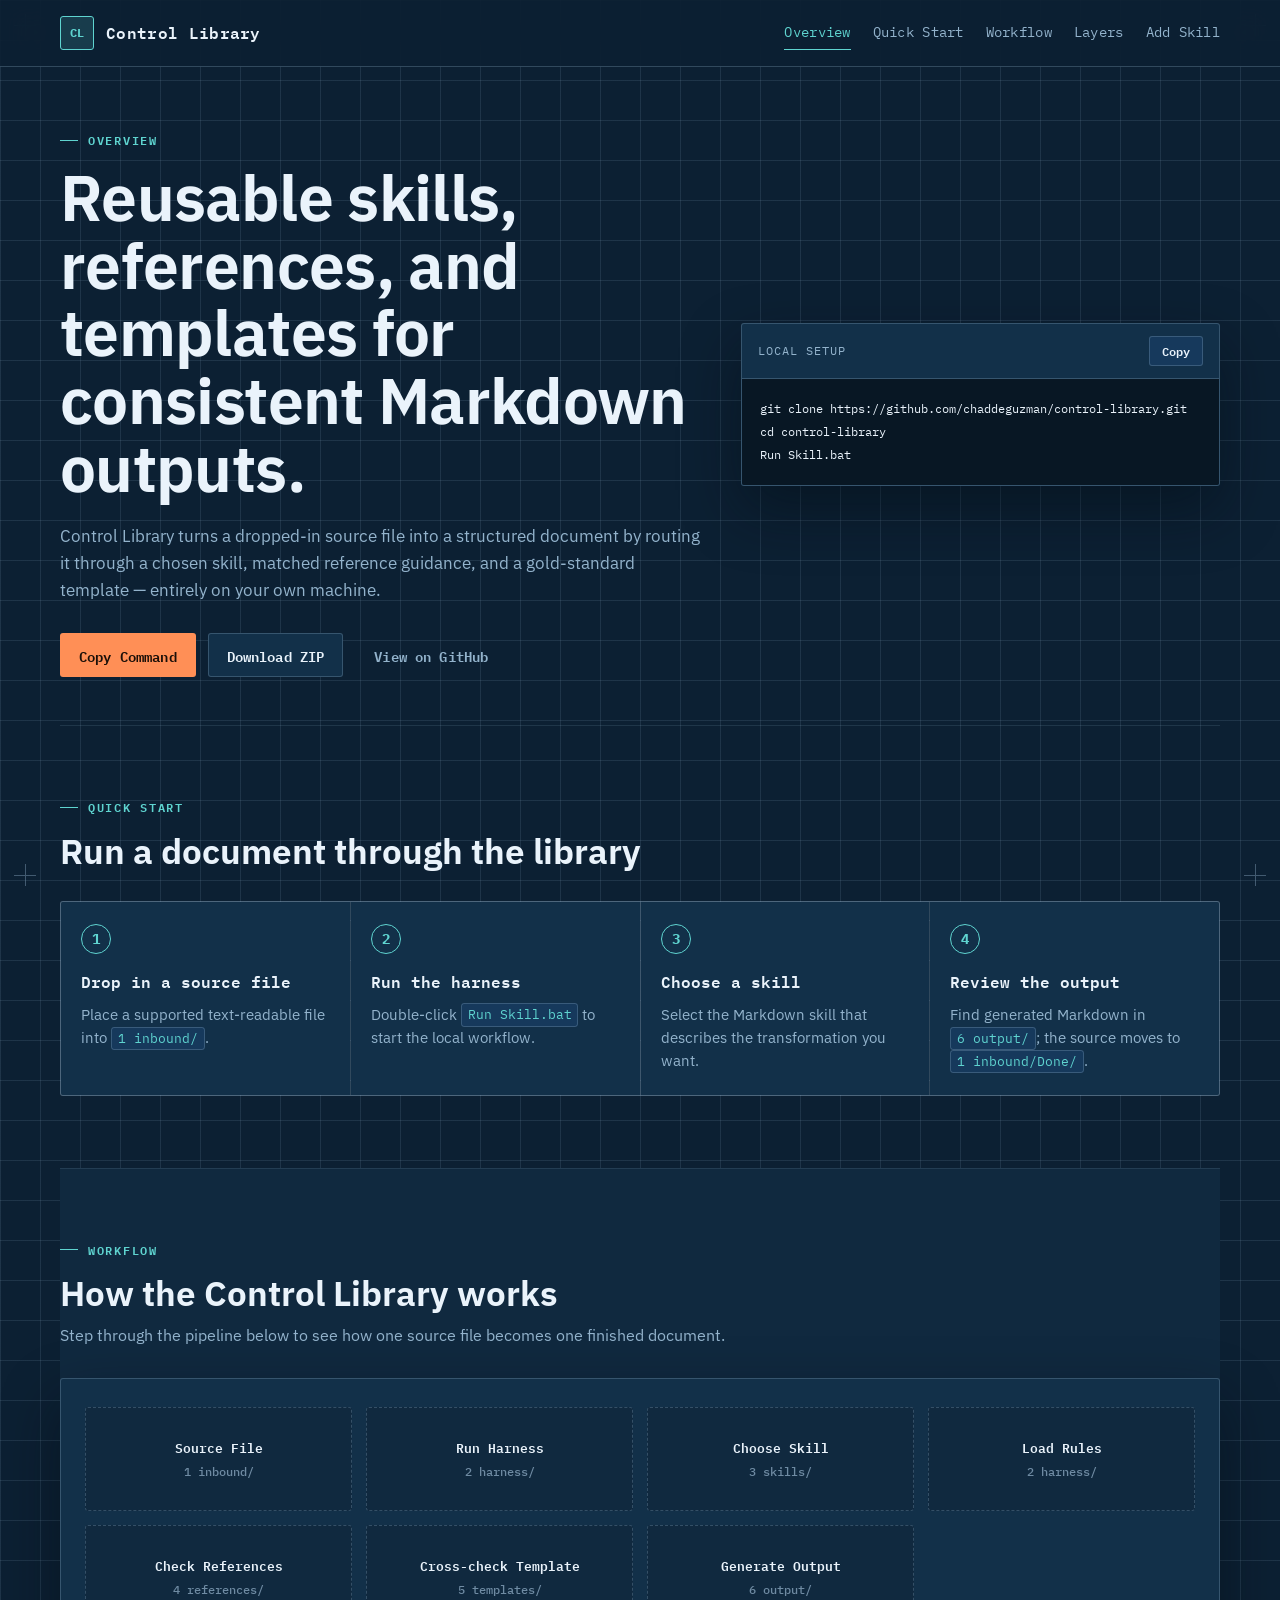
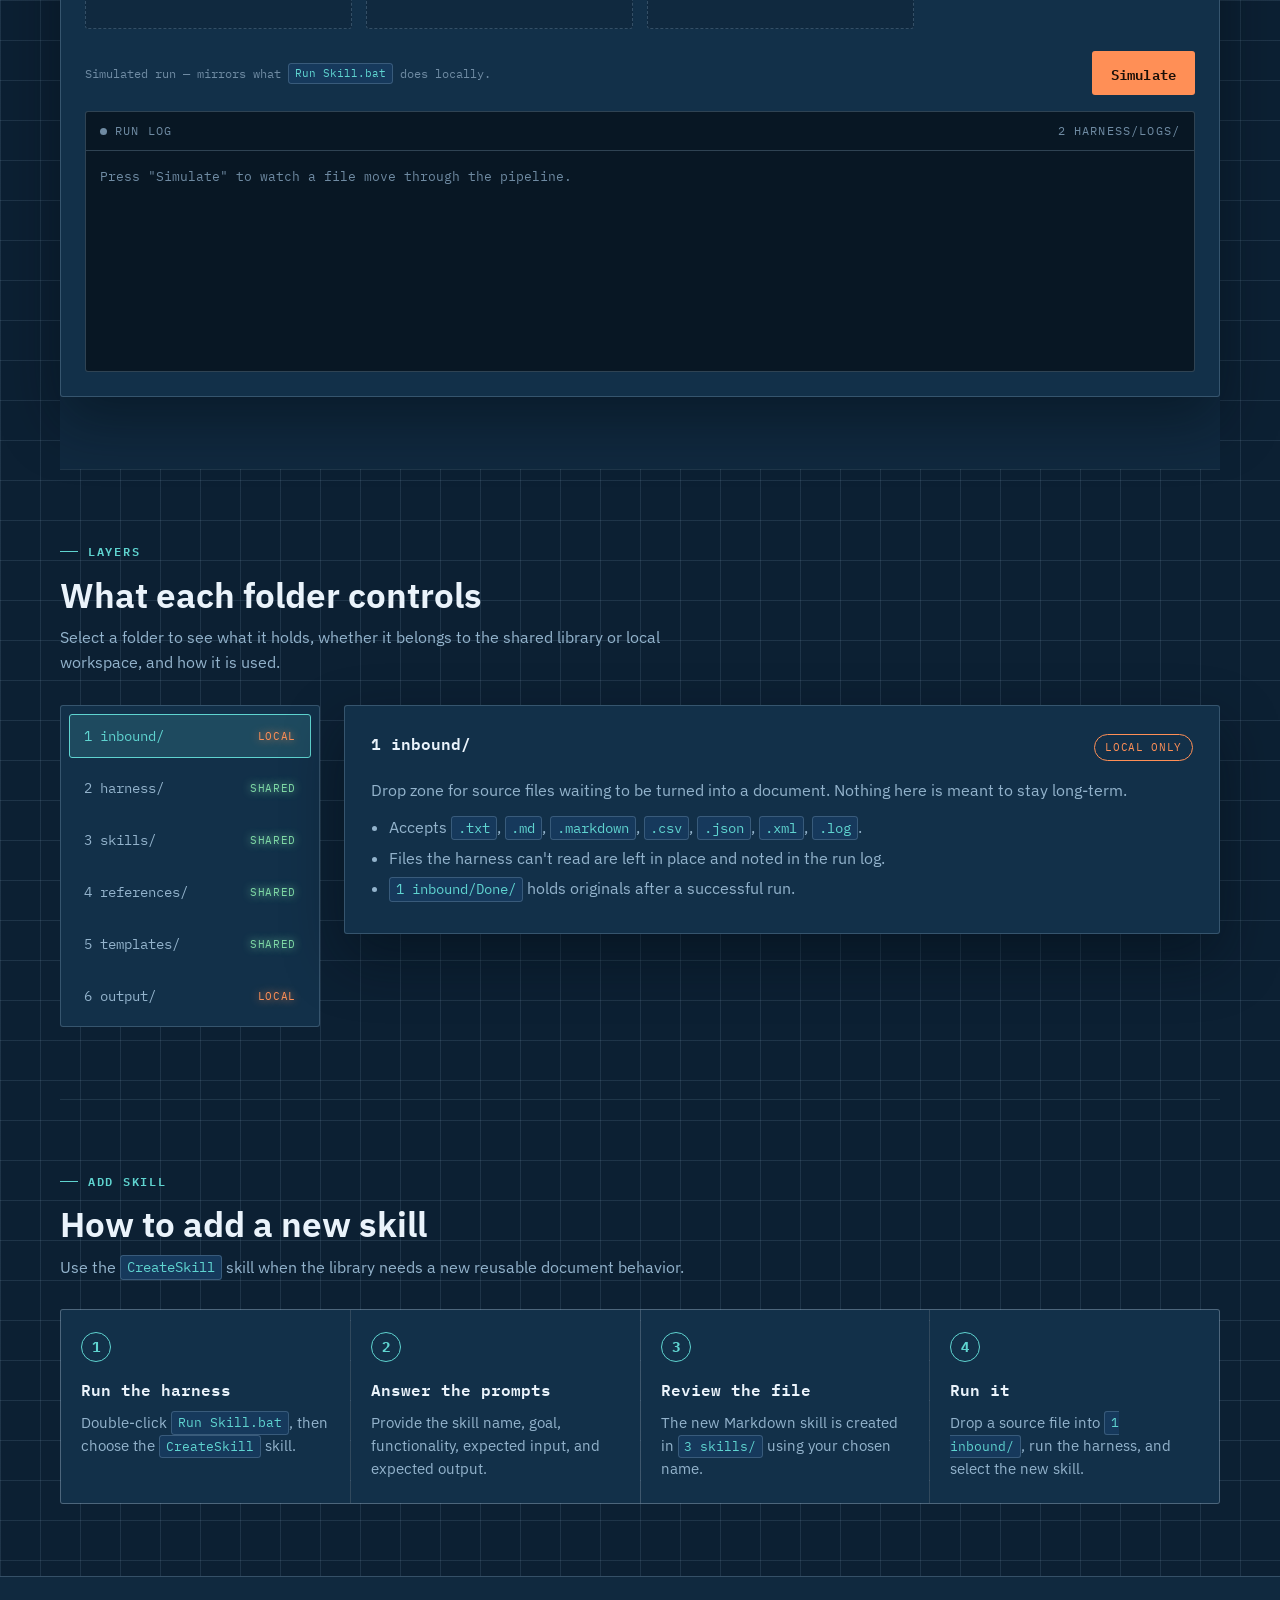
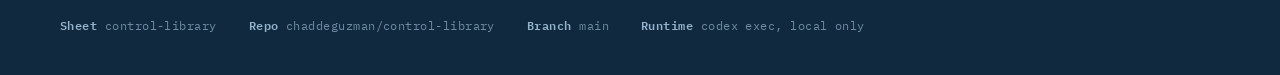
==== index.html @ cd27dd66 "Add "Add Skill" section with detailed steps for creating a new skill" ====
<!doctype html>
<html lang="en">
<head>
    <meta charset="utf-8">
    <meta name="viewport" content="width=device-width, initial-scale=1">
    <meta name="description" content="Control Library: a local Codex document workflow that turns source files into structured Markdown documents.">
    <title>Control Library</title>
    <link rel="icon" type="image/svg+xml" href="assets/favicon.svg">
    <link rel="preconnect" href="https://fonts.googleapis.com">
    <link rel="preconnect" href="https://fonts.gstatic.com" crossorigin>
    <link href="https://fonts.googleapis.com/css2?family=IBM+Plex+Mono:wght@500;600;700&family=IBM+Plex+Sans:wght@400;500;650;700&display=swap" rel="stylesheet">
    <link rel="stylesheet" href="assets/style.css">
</head>
<body>
    <div class="crop-mark tl" aria-hidden="true"></div>
    <div class="crop-mark tr" aria-hidden="true"></div>
    <div class="crop-mark bl" aria-hidden="true"></div>
    <div class="crop-mark br" aria-hidden="true"></div>

    <header class="site-header">
        <nav class="nav" aria-label="Primary navigation">
            <a class="brand" href="#top" aria-label="Control Library home">
                <span class="brand-mark" aria-hidden="true">CL</span>
                <span>Control Library</span>
            </a>
            <button class="nav-toggle" type="button" aria-label="Toggle navigation" aria-expanded="false" aria-controls="primaryNav">
                <span></span>
            </button>
            <div class="nav-actions" id="primaryNav">
                <a href="#overview">Overview</a>
                <a href="#docs">Quick Start</a>
                <a href="#workflow">Workflow</a>
                <a href="#library">Layers</a>
                <a href="#add-skill">Add Skill</a>
            </div>
        </nav>
    </header>

    <main id="top">
        <section class="hero" id="overview">
            <div class="hero-content">
                <p class="eyebrow">Overview</p>
                <h1>Reusable skills, references, and templates for consistent Markdown outputs.</h1>
                <p class="hero-copy">
                    Control Library turns a dropped-in source file into a structured document by routing it through
                    a chosen skill, matched reference guidance, and a gold-standard template &mdash; entirely on your
                    own machine.
                </p>
                <div class="hero-actions" id="install">
                    <button class="primary-action" type="button" data-copy="git clone https://github.com/chaddeguzman/control-library.git">Copy Command</button>
                    <a class="secondary-action" href="https://github.com/chaddeguzman/control-library/archive/refs/heads/main.zip">Download ZIP</a>
                    <a class="ghost-action" href="https://github.com/chaddeguzman/control-library">View on GitHub</a>
                </div>
            </div>
            <aside class="hero-panel" aria-label="Repository quick commands">
                <div class="command-header">
                    <span>Local setup</span>
                    <button type="button" class="icon-button" data-copy-block="setup-code" aria-label="Copy setup commands">Copy</button>
                </div>
                <pre id="setup-code"><code>git clone https://github.com/chaddeguzman/control-library.git
cd control-library
Run Skill.bat</code></pre>
            </aside>
        </section>

        <section class="section reveal" id="docs" aria-labelledby="quick-start-title">
            <div class="section-heading">
                <p class="eyebrow">Quick Start</p>
                <h2 id="quick-start-title">Run a document through the library</h2>
            </div>
            <div class="steps-grid">
                <article class="step-card">
                    <span class="step-number">1</span>
                    <h3>Drop in a source file</h3>
                    <p>Place a supported text-readable file into <code>1 inbound/</code>.</p>
                </article>
                <article class="step-card">
                    <span class="step-number">2</span>
                    <h3>Run the harness</h3>
                    <p>Double-click <code>Run Skill.bat</code> to start the local workflow.</p>
                </article>
                <article class="step-card">
                    <span class="step-number">3</span>
                    <h3>Choose a skill</h3>
                    <p>Select the Markdown skill that describes the transformation you want.</p>
                </article>
                <article class="step-card">
                    <span class="step-number">4</span>
                    <h3>Review the output</h3>
                    <p>Find generated Markdown in <code>6&nbsp;output/</code>; the source moves to <code>1&nbsp;inbound/Done/</code>.</p>
                </article>
            </div>
        </section>

        <section class="section workflow-section reveal" id="workflow" aria-labelledby="workflow-title">
            <div class="section-heading">
                <p class="eyebrow">Workflow</p>
                <h2 id="workflow-title">How the Control Library works</h2>
                <p>Step through the pipeline below to see how one source file becomes one finished document.</p>
            </div>

            <div class="pipeline-wrap">
                <div class="pipeline" id="pipelineTrack" aria-label="Control Library pipeline diagram">
                    <div class="flow-node" data-log="Reading source file from 1 inbound/">Source File<span>1 inbound/</span></div>
                    <div class="flow-node" data-log="Launching 2 harness/run-inbound-skill.ps1">Run Harness<span>2 harness/</span></div>
                    <div class="flow-node" data-step="choose-skill" data-log="Menu built from 3 skills/">Choose Skill<span>3 skills/</span></div>
                    <div class="flow-node" data-log="Loading hard rules and validation checks">Load Rules<span>2 harness/</span></div>
                    <div class="flow-node" data-log="Scanning 4 references/ for a topic match">Check References<span>4 references/</span></div>
                    <div class="flow-node" data-step="template" data-log="Cross-checking 5 templates/ for selected skill">Cross-check Template<span>5 templates/</span></div>
                    <div class="flow-node" data-skip-log="true">Generate Output<span>6 output/</span></div>
                    <div class="pipeline-token" id="pipelineToken" aria-hidden="true"></div>
                </div>

                <div class="pipeline-controls">
                    <p class="pipeline-hint">Simulated run &mdash; mirrors what <code>Run Skill.bat</code> does locally.</p>
                    <button class="primary-action" type="button" id="runPipeline">Simulate</button>
                </div>
                <div class="skill-choice" id="skillChoice" hidden aria-live="polite">
                    <span>Choose A Skill</span>
                    <button type="button" class="skill-choice-btn" data-skill="tech">Technical Specs</button>
                    <button type="button" class="skill-choice-btn" data-skill="func">Functional Specs</button>
                    <button type="button" class="skill-choice-btn" data-skill="create">Create New Skill</button>
                </div>
                <div class="selected-skill" id="selectedSkill" hidden aria-live="polite">
                    <span>Selected skill:</span>
                    <strong>None</strong>
                </div>
                <div class="console">
                    <div class="console-header">
                        <span><span class="console-dot" id="consoleDot"></span>run log</span>
                        <span>2 harness/logs/</span>
                    </div>
                    <pre class="console-output" id="consoleOutput"><span class="console-placeholder">Press "Simulate" to watch a file move through the pipeline.</span></pre>
                </div>
                <form class="create-skill-form" id="createSkillForm" hidden>
                    <label for="createSkillAnswer" id="createSkillQuestion">Skill Name</label>
                    <textarea id="createSkillAnswer" name="answer" rows="3" required placeholder="Type your answer here"></textarea>
                </form>
            </div>
        </section>

        <section class="section reveal" id="library" aria-labelledby="library-title">
            <div class="section-heading">
                <p class="eyebrow">Layers</p>
                <h2 id="library-title">What each folder controls</h2>
                <p>Select a folder to see what it holds, whether it belongs to the shared library or local workspace, and how it is used.</p>
            </div>
            <div class="library-layout">
                <div class="library-tabs" aria-label="Control Library folders">
                    <button class="tab-btn is-active" type="button" data-folder="inbound" aria-pressed="true">
                        1 inbound/ <span class="tab-badge" style="color: var(--orange); text-shadow: 0 0 8px var(--orange);">local</span>
                    </button>
                    <button class="tab-btn" type="button" data-folder="harness" aria-pressed="false">
                        2 harness/ <span class="tab-badge" style="color: var(--mint); text-shadow: 0 0 8px var(--mint);">shared</span>
                    </button>
                    <button class="tab-btn" type="button" data-folder="skills" aria-pressed="false">
                        3 skills/ <span class="tab-badge" style="color: var(--mint); text-shadow: 0 0 8px var(--mint);">shared</span>
                    </button>
                    <button class="tab-btn" type="button" data-folder="references" aria-pressed="false">
                        4 references/ <span class="tab-badge" style="color: var(--mint); text-shadow: 0 0 8px var(--mint);">shared</span>
                    </button>
                    <button class="tab-btn" type="button" data-folder="templates" aria-pressed="false">
                        5 templates/ <span class="tab-badge" style="color: var(--mint); text-shadow: 0 0 8px var(--mint);">shared</span>
                    </button>
                    <button class="tab-btn" type="button" data-folder="output" aria-pressed="false">
                        6 output/ <span class="tab-badge" style="color: var(--orange); text-shadow: 0 0 8px var(--orange);">local</span>
                    </button>
                </div>
                <div class="library-panel" id="libraryPanel" aria-live="polite"></div>
            </div>
        </section>

        <section class="section reveal" id="add-skill" aria-labelledby="add-skill-title">
            <div class="section-heading">
                <p class="eyebrow">Add Skill</p>
                <h2 id="add-skill-title">How to add a new skill</h2>
                <p>Use the <code>CreateSkill</code> skill when the library needs a new reusable document behavior.</p>
            </div>
            <div class="steps-grid">
                <article class="step-card">
                    <span class="step-number">1</span>
                    <h3>Run the harness</h3>
                    <p>Double-click <code>Run Skill.bat</code>, then choose the <code>CreateSkill</code> skill.</p>
                </article>
                <article class="step-card">
                    <span class="step-number">2</span>
                    <h3>Answer the prompts</h3>
                    <p>Provide the skill name, goal, functionality, expected input, and expected output.</p>
                </article>
                <article class="step-card">
                    <span class="step-number">3</span>
                    <h3>Review the file</h3>
                    <p>The new Markdown skill is created in <code>3 skills/</code> using your chosen name.</p>
                </article>
                <article class="step-card">
                    <span class="step-number">4</span>
                    <h3>Run it</h3>
                    <p>Drop a source file into <code>1 inbound/</code>, run the harness, and select the new skill.</p>
                </article>
            </div>
        </section>
    </main>

    <footer class="site-footer">
        <main>
            <div class="title-block">
                <span><strong>Sheet</strong> control-library</span>
                <span><strong>Repo</strong> chaddeguzman/control-library</span>
                <span><strong>Branch</strong> main</span>
                <span><strong>Runtime</strong> codex exec, local only</span>
            </div>
        </main>
    </footer>

    <div class="toast" role="status" aria-live="polite" aria-atomic="true"></div>

    <script src="assets/script.js"></script>
</body>
</html>
---- assets/style.css ----
/* =========================================================
   Control Library — blueprint schematic design system
   Palette: deep drafting-table navy, phosphor cyan linework,
   hand-annotation orange for action/state.
   Type: IBM Plex Mono for labels/data, IBM Plex Sans for prose.
   ========================================================= */

:root {
    --bg: #0c2033;
    --bg-raised: #10293f;
    --surface: #123049;
    --surface-2: #16395c;
    --ink: #eaf3fb;
    --muted: #93b3cc;
    --muted-dim: #6f8ba3;
    --line: rgba(147, 180, 204, 0.28);
    --line-soft: rgba(147, 180, 204, 0.14);
    --cyan: #5fd4d0;
    --cyan-dim: rgba(95, 212, 208, 0.16);
    --orange: #ff8f56;
    --orange-dim: rgba(255, 143, 86, 0.16);
    --mint: #7fd9a6;
    --mint-dim: rgba(127, 217, 166, 0.16);
    --shadow: 0 24px 60px rgba(3, 10, 18, 0.45);
    --radius: 3px;
    --font-mono: "IBM Plex Mono", "SFMono-Regular", ui-monospace, Menlo, Consolas, monospace;
    --font-sans: "IBM Plex Sans", Inter, ui-sans-serif, system-ui, -apple-system, "Segoe UI", sans-serif;
}

* {
    box-sizing: border-box;
}

html {
    scroll-behavior: smooth;
}

body {
    margin: 0;
    background-color: var(--bg);
    background-image:
        linear-gradient(var(--line-soft) 1px, transparent 1px),
        linear-gradient(90deg, var(--line-soft) 1px, transparent 1px);
    background-size: 40px 40px;
    color: var(--ink);
    font-family: var(--font-sans);
    line-height: 1.55;
}

a {
    color: inherit;
    text-decoration: none;
}

code {
    padding: 0.14rem 0.36rem;
    border-radius: var(--radius);
    background: var(--surface-2);
    border: 1px solid var(--line);
    color: var(--cyan);
    font-family: var(--font-mono);
    font-size: 0.86em;
}

::selection {
    background: var(--orange-dim);
    color: var(--ink);
}

/* ---------- corner registration marks (decorative, blueprint sheet framing) ---------- */

.crop-mark {
    position: fixed;
    width: 22px;
    height: 22px;
    z-index: 5;
    pointer-events: none;
    opacity: 0.55;
}

.crop-mark::before,
.crop-mark::after {
    content: "";
    position: absolute;
    background: var(--muted-dim);
}

.crop-mark::before {
    width: 100%;
    height: 1px;
    top: 50%;
}

.crop-mark::after {
    width: 1px;
    height: 100%;
    left: 50%;
}

.crop-mark.tl { top: 14px; left: 14px; }
.crop-mark.tr { top: 14px; right: 14px; }
.crop-mark.bl { bottom: 14px; left: 14px; }
.crop-mark.br { bottom: 14px; right: 14px; }

@media (max-width: 640px) {
    .crop-mark { display: none; }
}

/* ---------- header / nav ---------- */

.site-header {
    position: sticky;
    top: 0;
    z-index: 30;
    border-bottom: 1px solid var(--line);
    background: rgba(12, 32, 51, 0.86);
    backdrop-filter: blur(14px);
}

.nav {
    position: relative;
    display: flex;
    align-items: center;
    justify-content: space-between;
    width: min(1160px, calc(100% - 32px));
    margin: 0 auto;
    padding: 16px 0;
}

.brand {
    display: flex;
    align-items: center;
    gap: 12px;
    font-family: var(--font-mono);
    font-weight: 600;
    letter-spacing: 0.02em;
}

.brand-mark {
    display: inline-grid;
    width: 34px;
    height: 34px;
    place-items: center;
    border-radius: var(--radius);
    border: 1px solid var(--cyan);
    background: var(--cyan-dim);
    color: var(--cyan);
    font-family: var(--font-mono);
    font-size: 0.78rem;
    font-weight: 700;
}

.nav-actions {
    display: flex;
    align-items: center;
    gap: 22px;
}

.nav-actions a {
    position: relative;
    padding: 6px 0;
    color: var(--muted);
    font-family: var(--font-mono);
    font-size: 0.86rem;
    letter-spacing: 0.02em;
}

.nav-actions a::after {
    content: "";
    position: absolute;
    left: 0;
    right: 100%;
    bottom: 0;
    height: 1px;
    background: var(--cyan);
    transition: right 180ms ease;
}

.nav-actions a:hover {
    color: var(--ink);
}

.nav-actions a:hover::after,
.nav-actions a.is-active::after {
    right: 0;
}

.nav-actions a.is-active {
    color: var(--cyan);
}

.nav-toggle {
    display: none;
    width: 38px;
    height: 38px;
    border: 1px solid var(--line);
    border-radius: var(--radius);
    background: transparent;
    color: var(--ink);
    cursor: pointer;
}

.nav-toggle span,
.nav-toggle span::before,
.nav-toggle span::after {
    content: "";
    display: block;
    width: 16px;
    height: 1.5px;
    margin: 0 auto;
    background: var(--ink);
    position: relative;
    transition: transform 160ms ease, opacity 160ms ease;
}

.nav-toggle span::before { top: -5px; }
.nav-toggle span::after { top: 3.5px; }

.nav-toggle[aria-expanded="true"] span { background: transparent; }
.nav-toggle[aria-expanded="true"] span::before { top: 0; transform: rotate(45deg); }
.nav-toggle[aria-expanded="true"] span::after { top: -1.5px; transform: rotate(-45deg); }

main {
    width: min(1160px, calc(100% - 32px));
    margin: 0 auto;
}

/* ---------- headings ---------- */

h1, h2, h3, p {
    margin-top: 0;
}

.eyebrow {
    display: flex;
    align-items: center;
    gap: 10px;
    margin: 0 0 14px;
    color: var(--cyan);
    font-family: var(--font-mono);
    font-size: 0.76rem;
    font-weight: 600;
    letter-spacing: 0.14em;
    text-transform: uppercase;
}

.eyebrow::before {
    content: "";
    width: 18px;
    height: 1px;
    background: var(--cyan);
}

h1 {
    max-width: 880px;
    margin-bottom: 20px;
    font-family: var(--font-sans);
    font-weight: 650;
    font-size: clamp(2.3rem, 5.6vw, 4rem);
    line-height: 1.06;
    letter-spacing: -0.01em;
}

h2 {
    margin-bottom: 10px;
    font-family: var(--font-sans);
    font-weight: 650;
    font-size: clamp(1.6rem, 2.8vw, 2.2rem);
    line-height: 1.14;
}

h3 {
    margin-bottom: 8px;
    font-family: var(--font-mono);
    font-size: 0.98rem;
    font-weight: 600;
}

.hero-copy {
    max-width: 640px;
    color: var(--muted);
    font-size: 1.08rem;
}

/* ---------- hero ---------- */

.hero {
    display: grid;
    grid-template-columns: minmax(0, 1.15fr) minmax(300px, 0.85fr);
    gap: 32px;
    align-items: center;
    padding: 64px 0 48px;
}

.hero-actions,
.install-actions {
    display: flex;
    flex-wrap: wrap;
    gap: 12px;
    margin-top: 30px;
}

.primary-action,
.secondary-action,
.ghost-action,
.icon-button {
    display: inline-flex;
    min-height: 44px;
    align-items: center;
    justify-content: center;
    gap: 8px;
    border-radius: var(--radius);
    border: 1px solid transparent;
    padding: 0 18px;
    font-family: var(--font-mono);
    font-size: 0.86rem;
    font-weight: 600;
    letter-spacing: 0.01em;
    cursor: pointer;
    transition: background 140ms ease, border-color 140ms ease, transform 140ms ease;
}

.primary-action {
    background: var(--orange);
    color: #1a0f08;
}

.primary-action:hover {
    background: #ffa06e;
    transform: translateY(-1px);
}

.secondary-action {
    border-color: var(--line);
    background: var(--surface);
    color: var(--ink);
}

.secondary-action:hover,
.ghost-action:hover {
    border-color: var(--cyan);
    color: var(--cyan);
}

.ghost-action {
    border-color: transparent;
    color: var(--muted);
}

.hero-panel,
.install-panel {
    border: 1px solid var(--line);
    border-radius: var(--radius);
    background: var(--surface);
    box-shadow: var(--shadow);
}

.hero-panel {
    overflow: hidden;
}

.command-header {
    display: flex;
    align-items: center;
    justify-content: space-between;
    border-bottom: 1px solid var(--line);
    padding: 12px 16px;
    font-family: var(--font-mono);
    font-size: 0.78rem;
    letter-spacing: 0.08em;
    text-transform: uppercase;
    color: var(--muted);
}

.icon-button {
    min-height: 30px;
    padding: 0 12px;
    border-color: var(--line);
    background: var(--surface-2);
    color: var(--ink);
    font-size: 0.76rem;
}

.icon-button:hover {
    border-color: var(--cyan);
    color: var(--cyan);
}

pre {
    margin: 0;
    padding: 18px;
    overflow-x: auto;
    background: #081724;
    color: var(--ink);
    font-family: var(--font-mono);
    font-size: 0.86rem;
    line-height: 1.7;
}

pre code {
    padding: 0;
    border: none;
    background: transparent;
    color: inherit;
}

/* ---------- generic section ---------- */

.section {
    padding: 72px 0;
    border-top: 1px solid var(--line-soft);
}

.section-heading {
    max-width: 680px;
    margin-bottom: 30px;
}

.section-heading p:not(.eyebrow) {
    color: var(--muted);
}

.reveal {
    opacity: 0;
    transform: translateY(16px);
    transition: opacity 520ms ease, transform 520ms ease;
}

.reveal.is-visible {
    opacity: 1;
    transform: translateY(0);
}

@media (prefers-reduced-motion: reduce) {
    .reveal {
        opacity: 1;
        transform: none;
        transition: none;
    }
}

/* ---------- quick start steps ---------- */

.steps-grid {
    display: grid;
    grid-template-columns: repeat(4, minmax(0, 1fr));
    gap: 1px;
    background: var(--line);
    border: 1px solid var(--line);
    border-radius: var(--radius);
    overflow: hidden;
}

.step-card {
    padding: 22px 20px;
    background: var(--surface);
    position: relative;
}

.step-number {
    display: inline-grid;
    width: 30px;
    height: 30px;
    place-items: center;
    margin-bottom: 16px;
    border: 1px solid var(--cyan);
    border-radius: 50%;
    color: var(--cyan);
    font-family: var(--font-mono);
    font-weight: 700;
    font-size: 0.86rem;
}

.step-card p {
    margin-bottom: 0;
    color: var(--muted);
    font-size: 0.94rem;
}

/* ---------- workflow / pipeline simulation ---------- */

.workflow-section {
    background: var(--bg-raised);
}

.pipeline-wrap {
    position: relative;
    border: 1px solid var(--line);
    border-radius: var(--radius);
    background: var(--surface);
    padding: 28px 24px 24px;
    box-shadow: var(--shadow);
}

.pipeline {
    position: relative;
    display: grid;
    grid-template-columns: repeat(4, minmax(0, 1fr));
    gap: 14px;
    align-items: stretch;
}

.flow-node {
    position: relative;
    min-height: 104px;
    display: grid;
    align-content: center;
    justify-items: center;
    gap: 4px;
    padding: 14px 10px;
    border: 1px dashed var(--line);
    border-radius: var(--radius);
    background: var(--bg-raised);
    text-align: center;
    font-family: var(--font-mono);
    font-size: 0.84rem;
    font-weight: 600;
    transition: border-color 200ms ease, background 200ms ease, transform 200ms ease;
}

.flow-node span {
    display: block;
    color: var(--muted-dim);
    font-size: 0.72rem;
    font-weight: 500;
}

.flow-node.is-active {
    border-color: var(--orange);
    border-style: solid;
    background: var(--orange-dim);
    transform: translateY(-2px);
}

.flow-node.is-active span {
    color: var(--orange);
}

.flow-node.is-done {
    border-color: var(--mint);
    border-style: solid;
    background: var(--mint-dim);
}

.pipeline-token {
    position: absolute;
    top: 0;
    left: 0;
    width: 14px;
    height: 14px;
    border-radius: 50%;
    background: var(--orange);
    box-shadow: 0 0 0 5px var(--orange-dim);
    opacity: 0;
    transform: translate(-50%, -50%);
    transition: top 420ms ease, left 420ms ease, opacity 200ms ease;
    pointer-events: none;
    z-index: 4;
}

.pipeline-token.is-live {
    opacity: 1;
}

.pipeline-controls {
    display: flex;
    align-items: center;
    justify-content: space-between;
    gap: 16px;
    margin-top: 22px;
}

.skill-choice {
    display: flex;
    align-items: center;
    gap: 10px;
    margin-top: 14px;
    padding: 12px;
    border: 1px solid var(--orange);
    border-radius: var(--radius);
    background: var(--orange-dim);
    font-family: var(--font-mono);
    font-size: 0.78rem;
}

.skill-choice[hidden] {
    display: none;
}

.skill-choice span {
    color: var(--orange);
    font-weight: 700;
    text-transform: uppercase;
}

.skill-choice-btn {
    min-height: 38px;
    padding: 0 12px;
    border: 1px solid var(--line);
    border-radius: var(--radius-sm);
    background: var(--surface);
    color: var(--text);
    font: inherit;
    cursor: pointer;
    transition: border-color 160ms ease, background 160ms ease, color 160ms ease;
}

.skill-choice-btn:hover,
.skill-choice-btn.is-selected {
    border-color: var(--mint);
    background: var(--mint-dim);
    color: var(--mint);
}

.skill-choice-btn:disabled {
    cursor: default;
}

.selected-skill {
    display: inline-flex;
    align-items: center;
    gap: 10px;
    margin-top: 10px;
    padding: 10px 12px;
    border: 1px solid var(--cyan);
    border-radius: var(--radius);
    background: var(--cyan-dim);
    color: var(--cyan);
    font-family: var(--font-mono);
    font-size: 0.78rem;
}

.selected-skill[hidden] {
    display: none;
}

.selected-skill span {
    color: var(--muted);
    text-transform: uppercase;
}

.create-skill-form {
    display: grid;
    gap: 12px;
    margin-top: 0;
    padding: 14px;
    border: 1px solid var(--line);
    border-top: 0;
    border-radius: var(--radius);
    border-top-left-radius: 0;
    border-top-right-radius: 0;
    background: var(--bg-raised);
}

.create-skill-form[hidden] {
    display: none;
}

.create-skill-form label {
    display: grid;
    gap: 6px;
    color: var(--orange);
    font-family: var(--font-mono);
    font-size: 0.78rem;
    font-weight: 700;
    text-transform: uppercase;
}

.create-skill-form textarea {
    width: 100%;
    border: 1px solid var(--line);
    border-radius: var(--radius-sm);
    background: var(--surface);
    color: var(--text);
    font: 400 0.92rem/1.45 var(--font-sans);
    padding: 10px 12px;
}

.create-skill-form textarea {
    height: 92px;
    resize: none;
}

.create-skill-form textarea:focus {
    border-color: var(--orange);
    outline: none;
    box-shadow: 0 0 0 3px var(--orange-dim);
}

.pipeline-hint {
    margin: 0;
    color: var(--muted-dim);
    font-family: var(--font-mono);
    font-size: 0.78rem;
}

.console {
    margin-top: 16px;
    border: 1px solid var(--line);
    border-radius: var(--radius);
    background: #081724;
    overflow: hidden;
}

.console:has(+ .create-skill-form:not([hidden])) {
    border-bottom-left-radius: 0;
    border-bottom-right-radius: 0;
}

.console-header {
    display: flex;
    align-items: center;
    justify-content: space-between;
    padding: 10px 14px;
    border-bottom: 1px solid var(--line);
    font-family: var(--font-mono);
    font-size: 0.72rem;
    letter-spacing: 0.1em;
    text-transform: uppercase;
    color: var(--muted-dim);
}

.console-dot {
    display: inline-block;
    width: 7px;
    height: 7px;
    margin-right: 8px;
    border-radius: 50%;
    background: var(--muted-dim);
}

.console-dot.is-live {
    background: var(--mint);
    box-shadow: 0 0 0 3px var(--mint-dim);
}

.console-output {
    height: 220px;
    margin: 0;
    padding: 14px;
    overflow-y: auto;
    background: transparent;
    font-family: var(--font-mono);
    font-size: 0.82rem;
    line-height: 1.8;
    color: var(--mint);
}

.console-output .log-line {
    color: var(--muted);
}

.console-output .log-line .t {
    color: var(--muted-dim);
    margin-right: 8px;
}

.console-output .log-line.is-ok {
    color: var(--mint);
}

.console-placeholder {
    color: var(--muted-dim);
}

/* ---------- library tabs ---------- */

.library-layout {
    display: grid;
    grid-template-columns: 260px minmax(0, 1fr);
    gap: 24px;
    align-items: start;
}

.library-tabs {
    display: flex;
    flex-direction: column;
    gap: 8px;
    border: 1px solid var(--line);
    border-radius: var(--radius);
    padding: 8px;
    background: var(--surface);
}

.tab-btn {
    display: flex;
    align-items: center;
    justify-content: space-between;
    gap: 10px;
    width: 100%;
    border: 1px solid transparent;
    border-radius: var(--radius);
    background: transparent;
    color: var(--muted);
    padding: 12px 14px;
    font-family: var(--font-mono);
    font-size: 0.86rem;
    text-align: left;
    cursor: pointer;
    transition: background 140ms ease, color 140ms ease, border-color 140ms ease;
}

.tab-btn:hover {
    color: var(--ink);
    background: var(--surface-2);
}

.tab-btn.is-active {
    color: var(--cyan);
    background: var(--cyan-dim);
    border-color: var(--cyan);
}

.tab-badge {
    font-size: 0.66rem;
    letter-spacing: 0.06em;
    text-transform: uppercase;
    color: var(--muted-dim);
}

.tab-btn.is-active .tab-badge {
    color: var(--cyan);
}

.library-panel {
    border: 1px solid var(--line);
    border-radius: var(--radius);
    background: var(--surface);
    padding: 26px;
    min-height: 220px;
    box-shadow: var(--shadow);
}

.library-panel-header {
    display: flex;
    align-items: center;
    justify-content: space-between;
    gap: 12px;
    margin-bottom: 14px;
}

.status-pill {
    display: inline-flex;
    align-items: center;
    gap: 6px;
    padding: 4px 10px;
    border-radius: 999px;
    border: 1px solid var(--line);
    font-family: var(--font-mono);
    font-size: 0.7rem;
    letter-spacing: 0.06em;
    text-transform: uppercase;
    white-space: nowrap;
}

.status-pill.shared {
    border-color: var(--mint);
    color: var(--mint);
}

.status-pill.local {
    border-color: var(--orange);
    color: var(--orange);
}

.library-panel p {
    color: var(--muted);
    margin-bottom: 12px;
}

.library-panel ul {
    margin: 0;
    padding-left: 18px;
    color: var(--muted);
}

.library-panel li {
    margin-bottom: 6px;
}

.library-panel li code {
    color: var(--cyan);
}

/* ---------- install panel ---------- */

.install-panel {
    display: grid;
    grid-template-columns: minmax(0, 1fr) auto;
    gap: 24px;
    align-items: center;
    padding: 30px 28px;
}

.install-panel p {
    color: var(--muted);
}

/* ---------- footer / title block ---------- */

.site-footer {
    border-top: 1px solid var(--line);
    background: var(--bg-raised);
    padding: 20px 0 40px;
}

.title-block {
    display: flex;
    flex-wrap: wrap;
    gap: 18px 32px;
    padding-top: 20px;
    font-family: var(--font-mono);
    font-size: 0.72rem;
    letter-spacing: 0.04em;
    color: var(--muted-dim);
}

.title-block strong {
    color: var(--muted);
    font-weight: 600;
}

/* ---------- toast ---------- */

.toast {
    position: fixed;
    right: 18px;
    bottom: 18px;
    z-index: 40;
    max-width: min(360px, calc(100% - 36px));
    transform: translateY(18px);
    border-radius: var(--radius);
    border: 1px solid var(--cyan);
    background: #081724;
    color: var(--ink);
    font-family: var(--font-mono);
    font-size: 0.82rem;
    padding: 12px 14px;
    opacity: 0;
    pointer-events: none;
    transition: opacity 160ms ease, transform 160ms ease;
}

.toast.visible {
    transform: translateY(0);
    opacity: 1;
}

/* ---------- responsive ---------- */

@media (max-width: 980px) {
    .hero {
        grid-template-columns: 1fr;
        padding-top: 40px;
    }

    .steps-grid {
        grid-template-columns: repeat(2, minmax(0, 1fr));
    }

    .pipeline {
        grid-template-columns: repeat(3, minmax(0, 1fr));
        row-gap: 34px;
    }

    .library-layout {
        grid-template-columns: 1fr;
    }

    .library-tabs {
        flex-direction: row;
        flex-wrap: wrap;
    }

    .tab-btn {
        width: auto;
        flex: 1 1 auto;
    }

    .install-panel {
        grid-template-columns: 1fr;
    }
}

@media (max-width: 640px) {
    .nav-actions {
        position: absolute;
        top: 100%;
        left: 0;
        right: 0;
        display: none;
        flex-direction: column;
        gap: 2px;
        padding: 10px 16px 16px;
        background: var(--bg);
        border-bottom: 1px solid var(--line);
    }

    .nav-actions.is-open {
        display: flex;
    }

    .nav-actions a {
        padding: 10px 0;
    }

    .nav-toggle {
        display: block;
    }

    h1 {
        font-size: 2.3rem;
    }

    .steps-grid,
    .pipeline {
        grid-template-columns: 1fr;
    }

    .flow-node {
        min-height: 84px;
    }

    .pipeline-controls {
        flex-direction: column;
        align-items: stretch;
    }

    .skill-choice {
        align-items: stretch;
        flex-direction: column;
    }

    .primary-action,
    .secondary-action,
    .ghost-action {
        width: 100%;
    }

    .pipeline-token {
        display: none;
    }
}
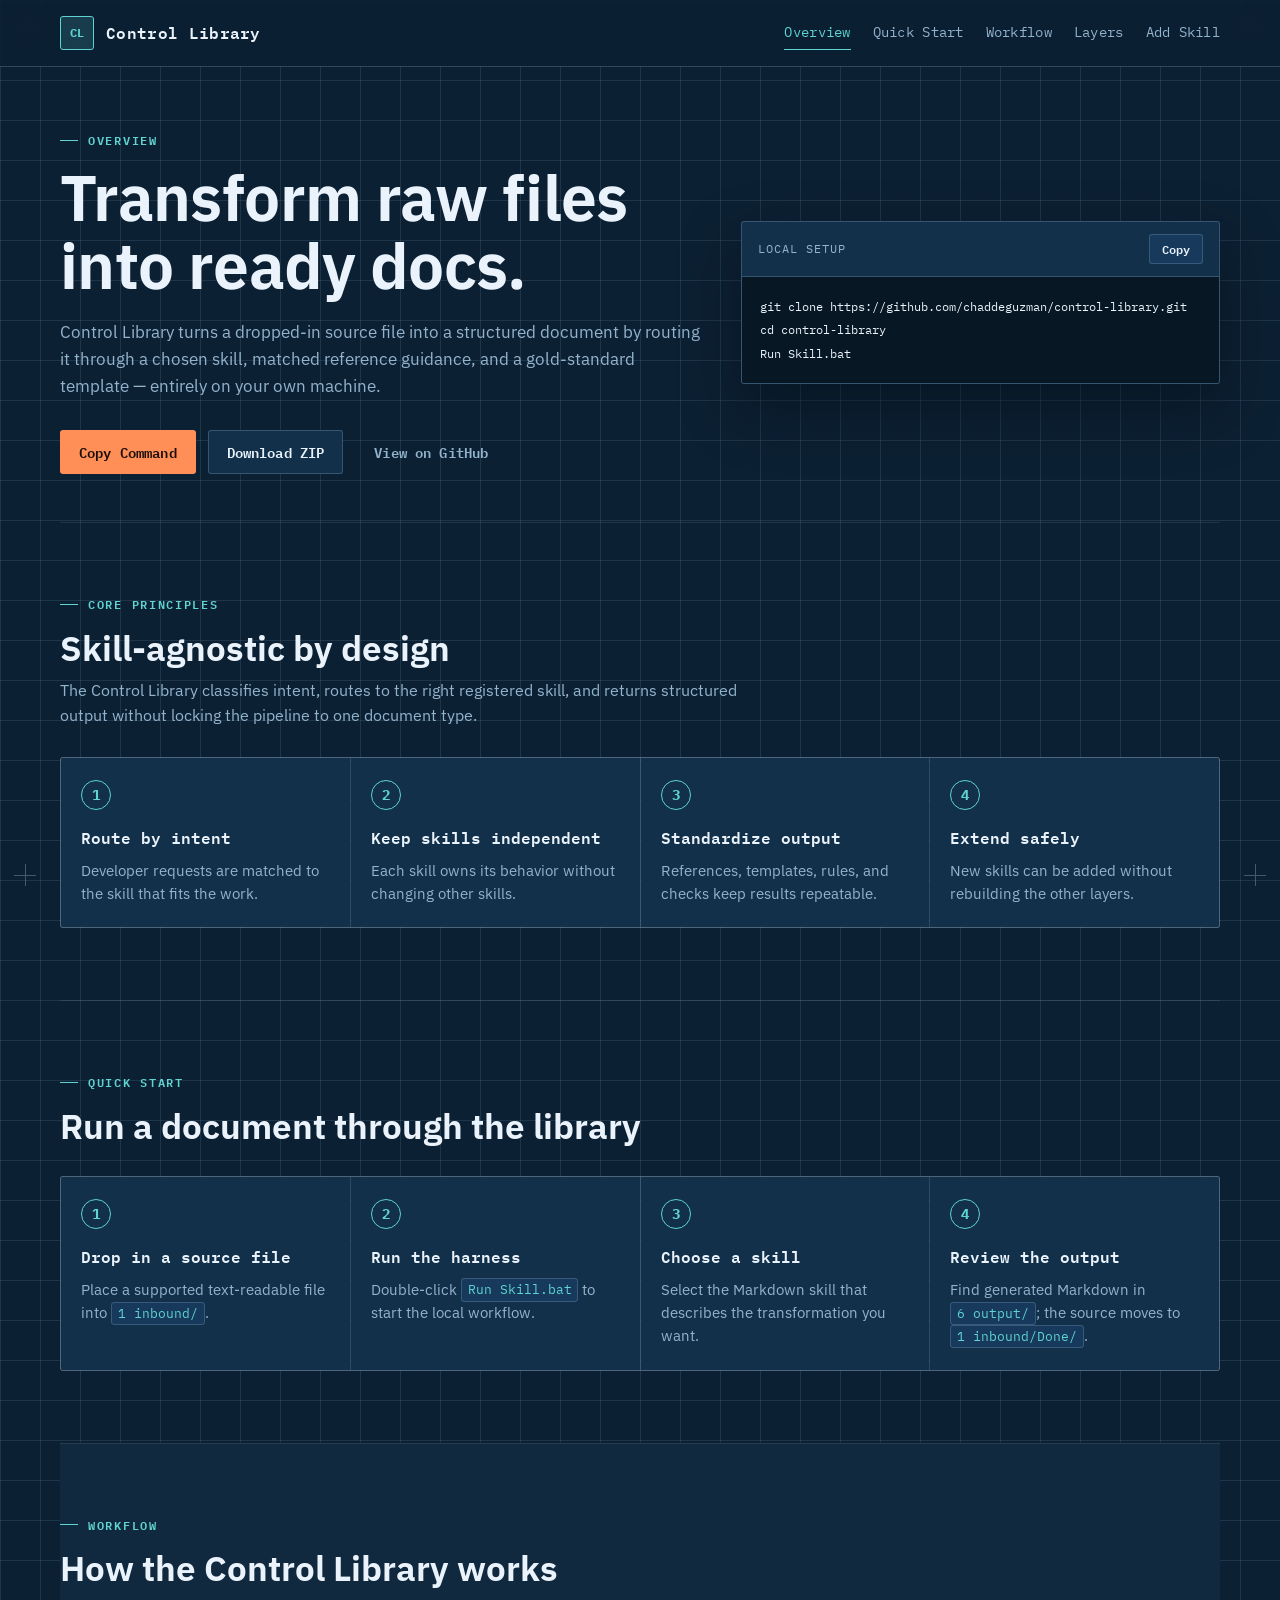
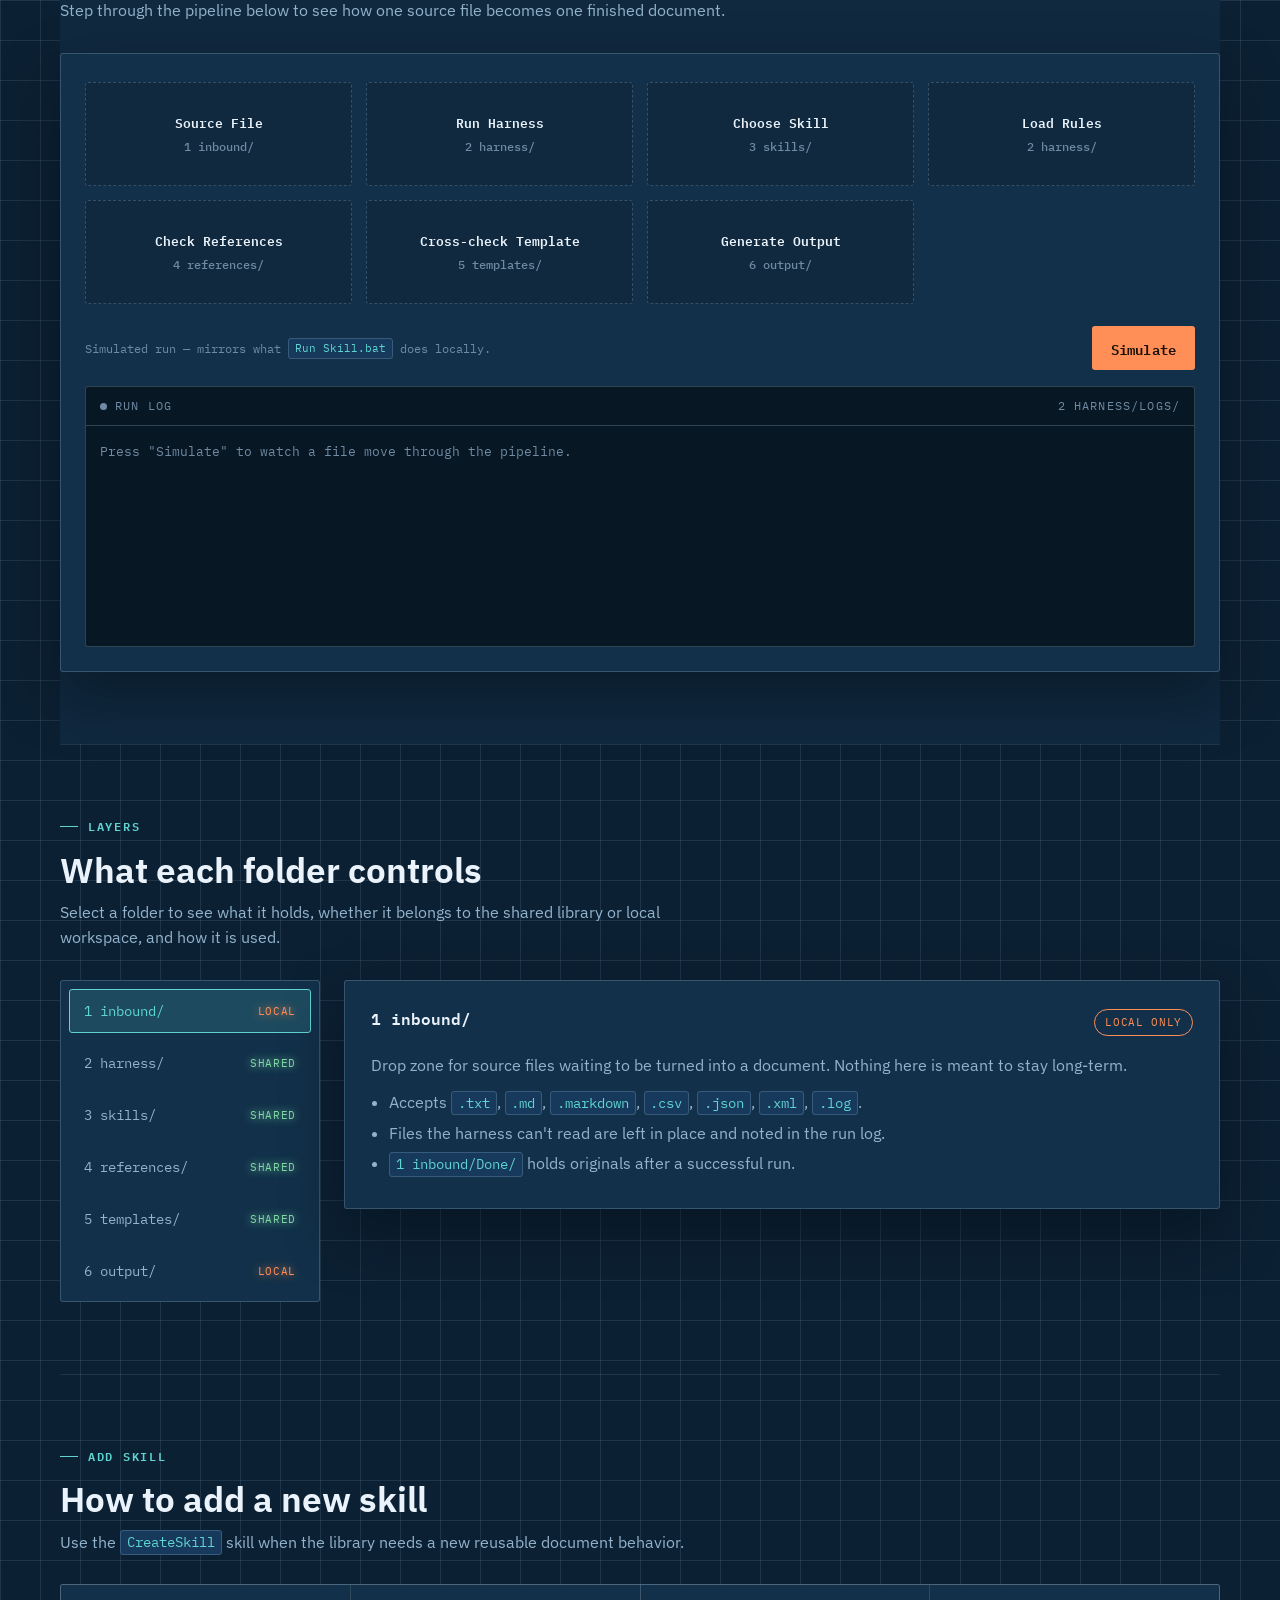
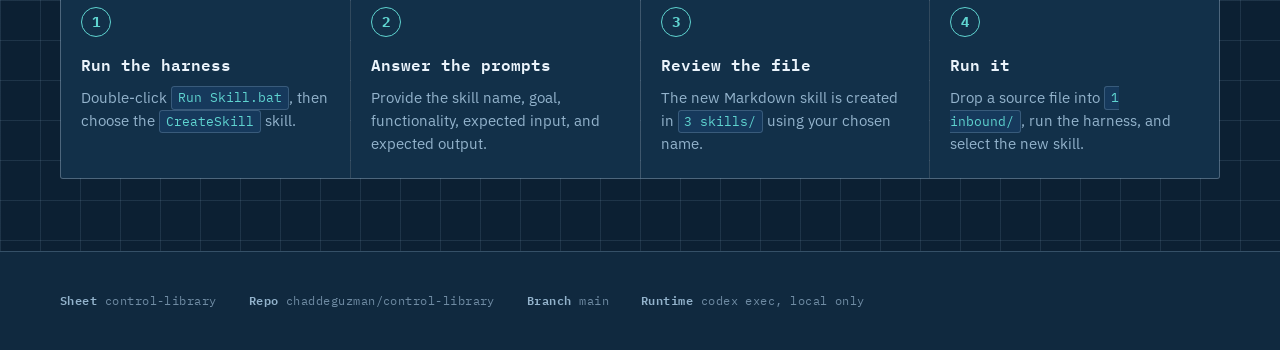
==== commit 2552ffbf: "Refactor README and index.html for clarity and enhanced documentation of core principles" ====
--- a/index.html
+++ b/index.html
@@ -40,7 +40,7 @@
         <section class="hero" id="overview">
             <div class="hero-content">
                 <p class="eyebrow">Overview</p>
-                <h1>Reusable skills, references, and templates for consistent Markdown outputs.</h1>
+                <h1>Transform raw files into ready docs.</h1>
                 <p class="hero-copy">
                     Control Library turns a dropped-in source file into a structured document by routing it through
                     a chosen skill, matched reference guidance, and a gold-standard template &mdash; entirely on your
@@ -61,6 +61,36 @@
 cd control-library
 Run Skill.bat</code></pre>
             </aside>
+        </section>
+
+        <section class="section reveal" id="principles" aria-labelledby="principles-title">
+            <div class="section-heading">
+                <p class="eyebrow">Core Principles</p>
+                <h2 id="principles-title">Skill-agnostic by design</h2>
+                <p>The Control Library classifies intent, routes to the right registered skill, and returns structured output without locking the pipeline to one document type.</p>
+            </div>
+            <div class="steps-grid">
+                <article class="step-card">
+                    <span class="step-number">1</span>
+                    <h3>Route by intent</h3>
+                    <p>Developer requests are matched to the skill that fits the work.</p>
+                </article>
+                <article class="step-card">
+                    <span class="step-number">2</span>
+                    <h3>Keep skills independent</h3>
+                    <p>Each skill owns its behavior without changing other skills.</p>
+                </article>
+                <article class="step-card">
+                    <span class="step-number">3</span>
+                    <h3>Standardize output</h3>
+                    <p>References, templates, rules, and checks keep results repeatable.</p>
+                </article>
+                <article class="step-card">
+                    <span class="step-number">4</span>
+                    <h3>Extend safely</h3>
+                    <p>New skills can be added without rebuilding the other layers.</p>
+                </article>
+            </div>
         </section>
 
         <section class="section reveal" id="docs" aria-labelledby="quick-start-title">
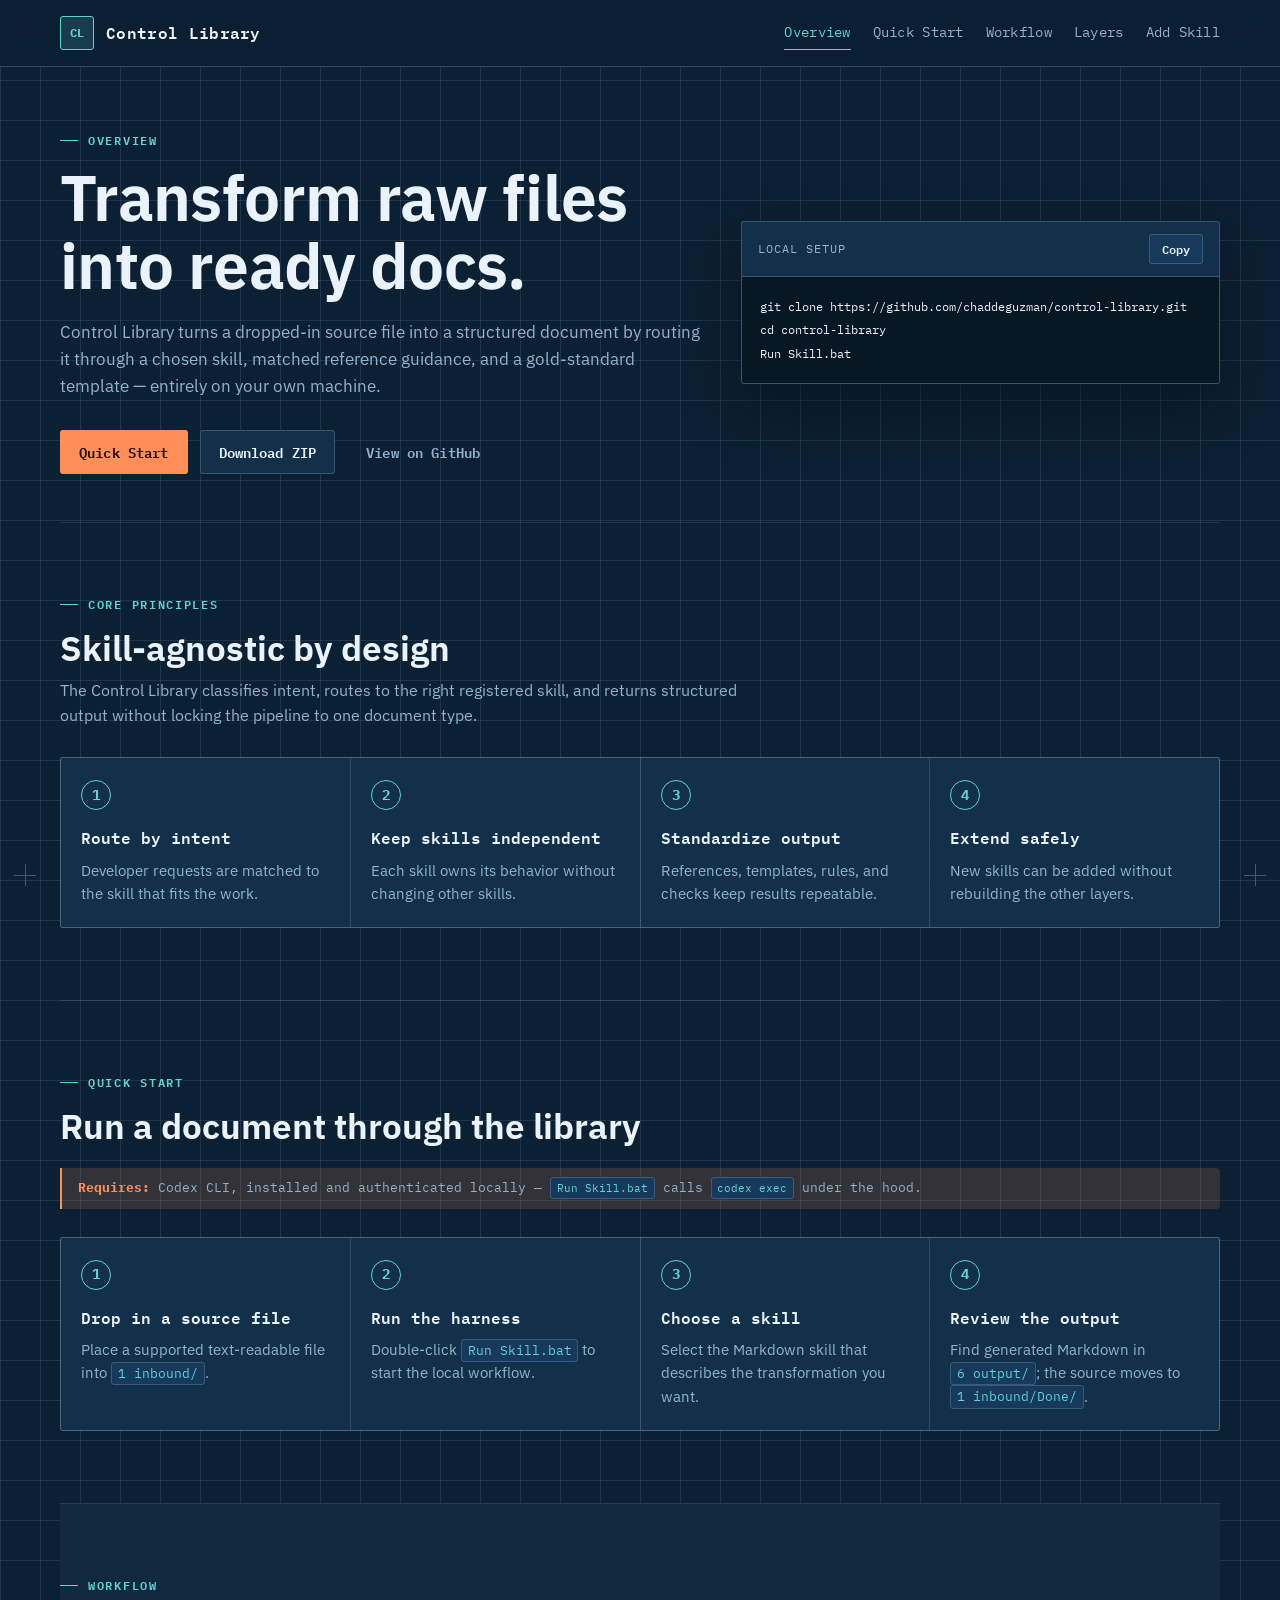
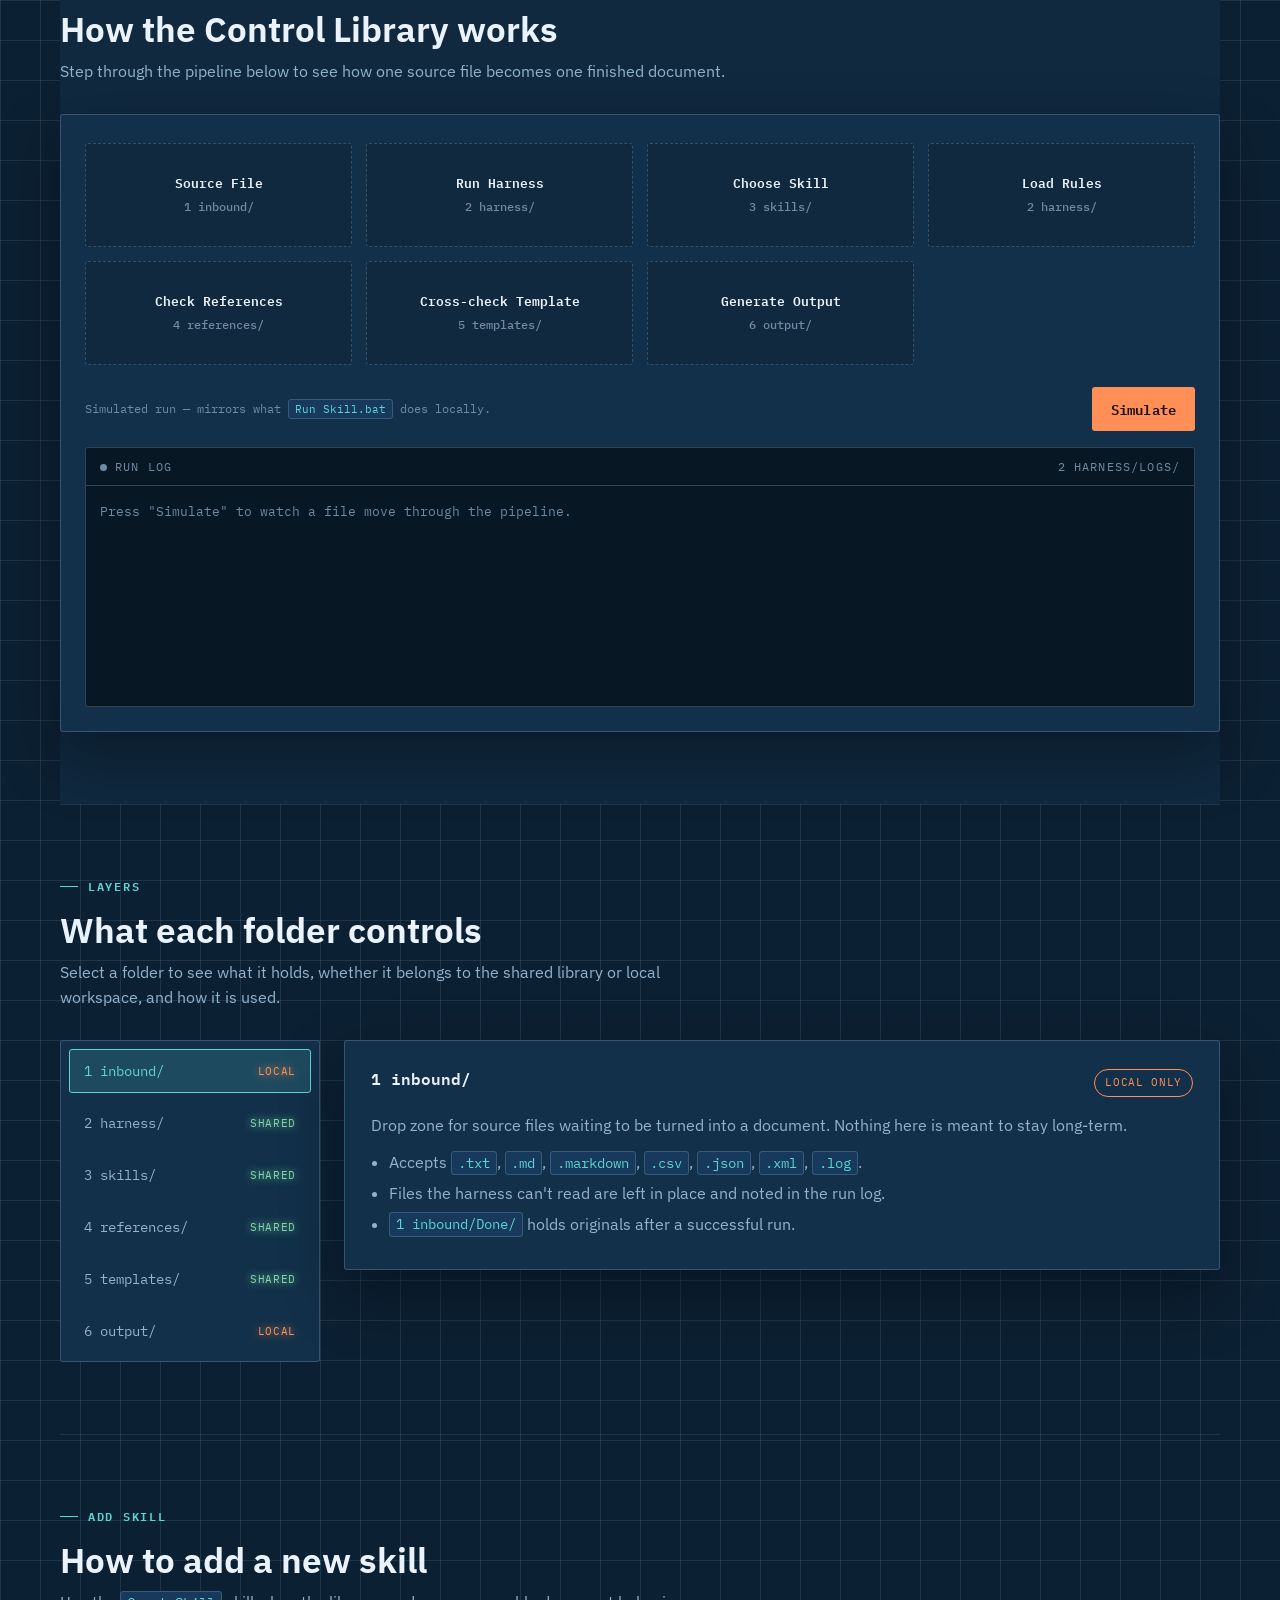
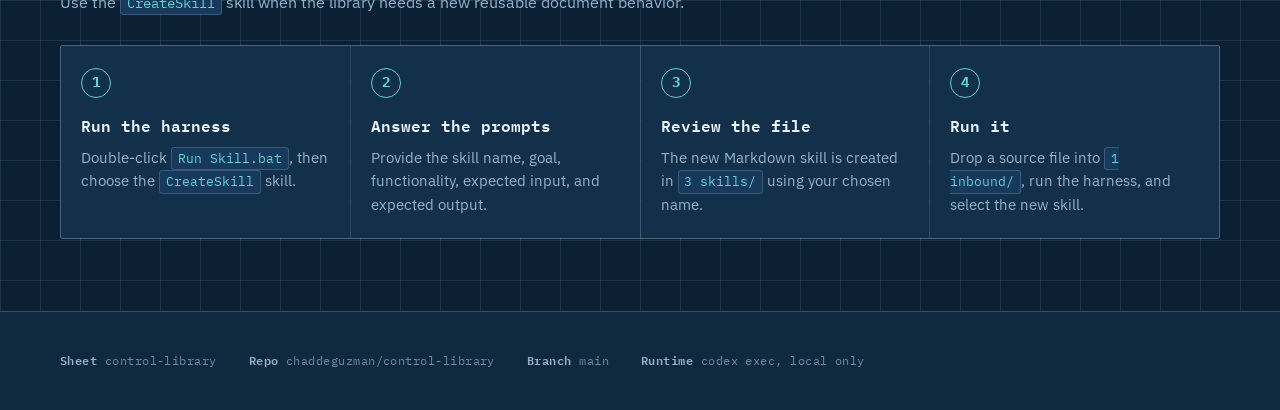
==== commit 56b52427: "Add meta tags for social sharing, enhance quick start section, and introduce .gitignore - Added Open" ====
--- a/index.html
+++ b/index.html
@@ -4,6 +4,15 @@
     <meta charset="utf-8">
     <meta name="viewport" content="width=device-width, initial-scale=1">
     <meta name="description" content="Control Library: a local Codex document workflow that turns source files into structured Markdown documents.">
+    <meta property="og:type" content="website">
+    <meta property="og:title" content="Control Library">
+    <meta property="og:description" content="A skill-agnostic Codex document pipeline that turns raw source files into structured Markdown &mdash; entirely on your own machine.">
+    <meta property="og:image" content="https://chaddeguzman.github.io/control-library/assets/og-image.png">
+    <meta property="og:url" content="https://chaddeguzman.github.io/control-library/">
+    <meta name="twitter:card" content="summary_large_image">
+    <meta name="twitter:title" content="Control Library">
+    <meta name="twitter:description" content="A skill-agnostic Codex document pipeline that turns raw source files into structured Markdown &mdash; entirely on your own machine.">
+    <meta name="twitter:image" content="https://chaddeguzman.github.io/control-library/assets/og-image.png">
     <title>Control Library</title>
     <link rel="icon" type="image/svg+xml" href="assets/favicon.svg">
     <link rel="preconnect" href="https://fonts.googleapis.com">
@@ -47,9 +56,9 @@
                     own machine.
                 </p>
                 <div class="hero-actions" id="install">
-                    <button class="primary-action" type="button" data-copy="git clone https://github.com/chaddeguzman/control-library.git">Copy Command</button>
-                    <a class="secondary-action" href="https://github.com/chaddeguzman/control-library/archive/refs/heads/main.zip">Download ZIP</a>
-                    <a class="ghost-action" href="https://github.com/chaddeguzman/control-library">View on GitHub</a>
+                    <a class="primary-action" href="#docs">Quick Start</a>
+                    <a class="secondary-action" href="https://github.com/chaddeguzman/control-library/archive/refs/heads/main.zip" target="_blank" rel="noopener">Download ZIP</a>
+                    <a class="ghost-action" href="https://github.com/chaddeguzman/control-library" target="_blank" rel="noopener">View on GitHub</a>
                 </div>
             </div>
             <aside class="hero-panel" aria-label="Repository quick commands">
@@ -98,6 +107,7 @@
                 <p class="eyebrow">Quick Start</p>
                 <h2 id="quick-start-title">Run a document through the library</h2>
             </div>
+            <p class="prereq-note"><strong>Requires:</strong> Codex CLI, installed and authenticated locally &mdash; <code>Run Skill.bat</code> calls <code>codex exec</code> under the hood.</p>
             <div class="steps-grid">
                 <article class="step-card">
                     <span class="step-number">1</span>
--- a/assets/style.css
+++ b/assets/style.css
@@ -694,6 +694,21 @@
     font-size: 0.78rem;
 }
 
+.prereq-note {
+    margin: -8px 0 28px;
+    padding: 10px 16px;
+    border-left: 2px solid var(--orange);
+    background: var(--orange-dim);
+    color: var(--muted);
+    font-family: var(--font-mono);
+    font-size: 0.82rem;
+    border-radius: 0 4px 4px 0;
+}
+
+.prereq-note strong {
+    color: var(--orange);
+}
+
 .console {
     margin-top: 16px;
     border: 1px solid var(--line);
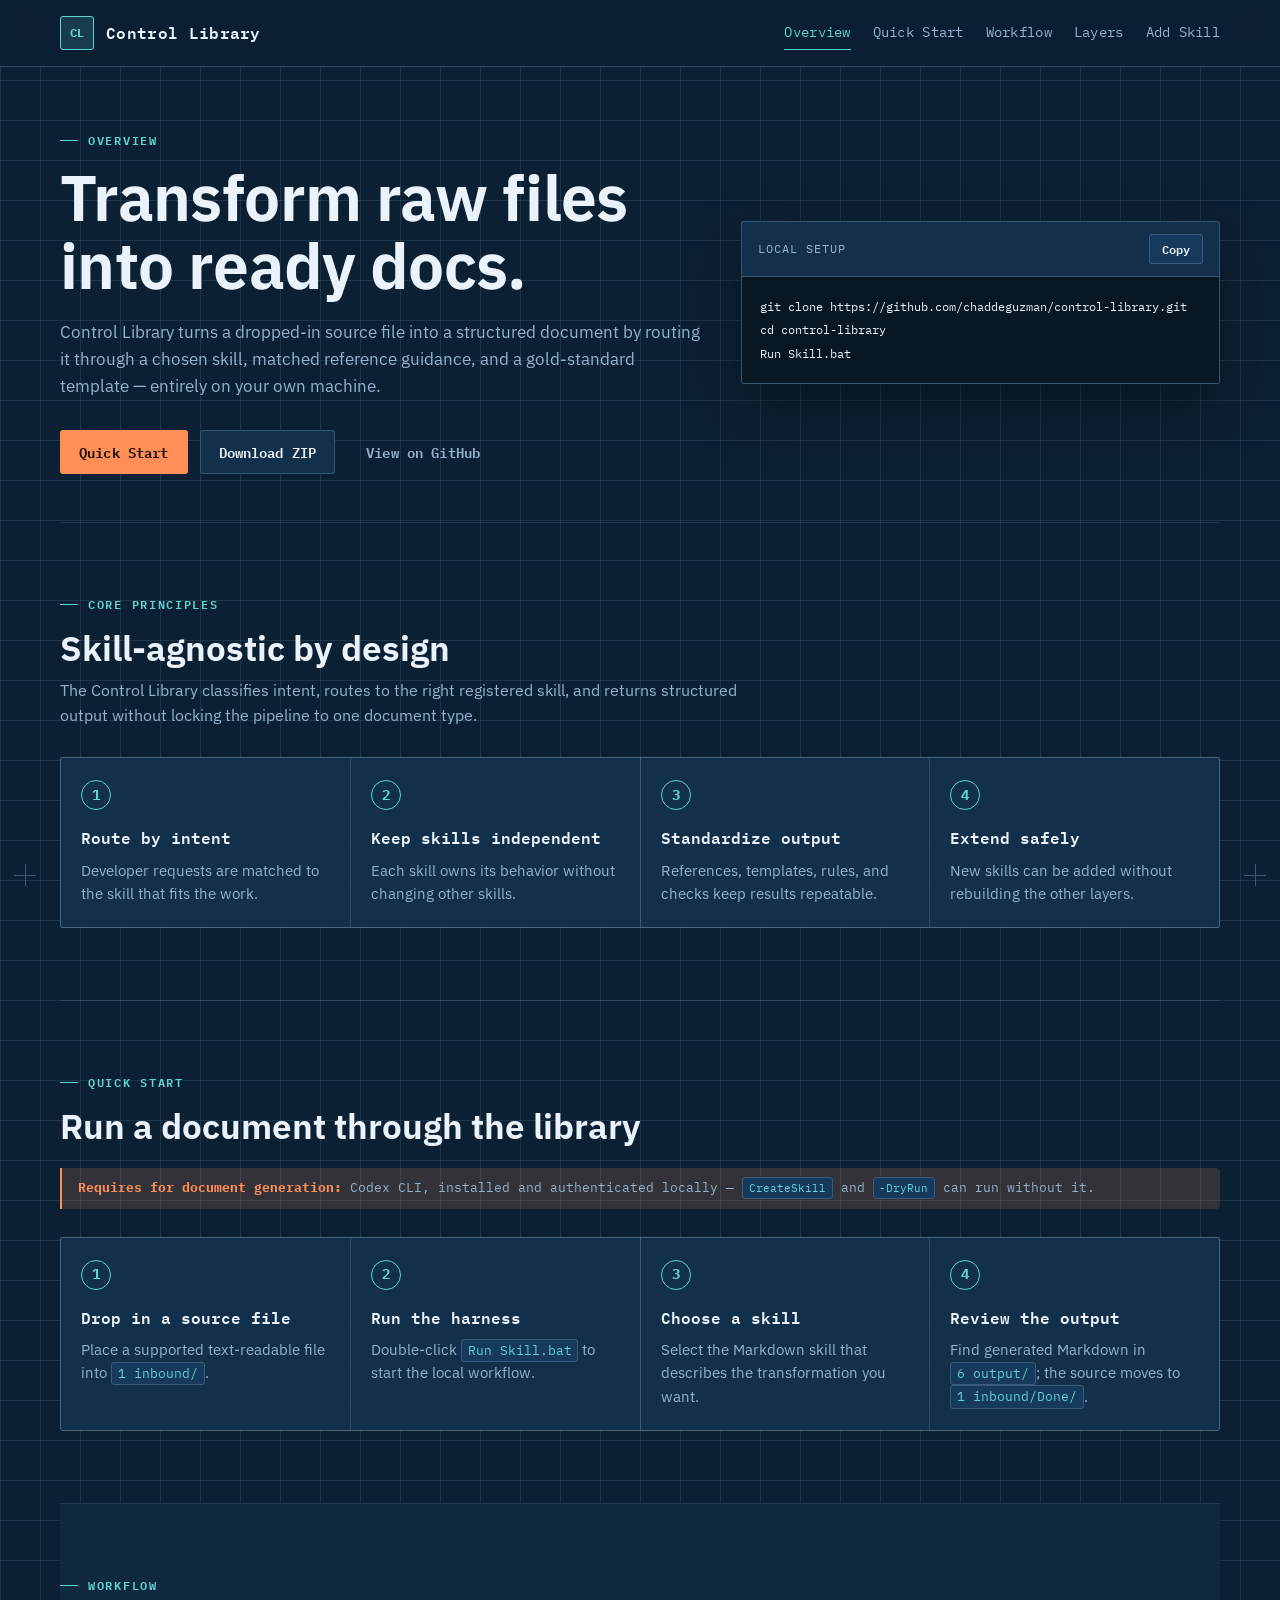
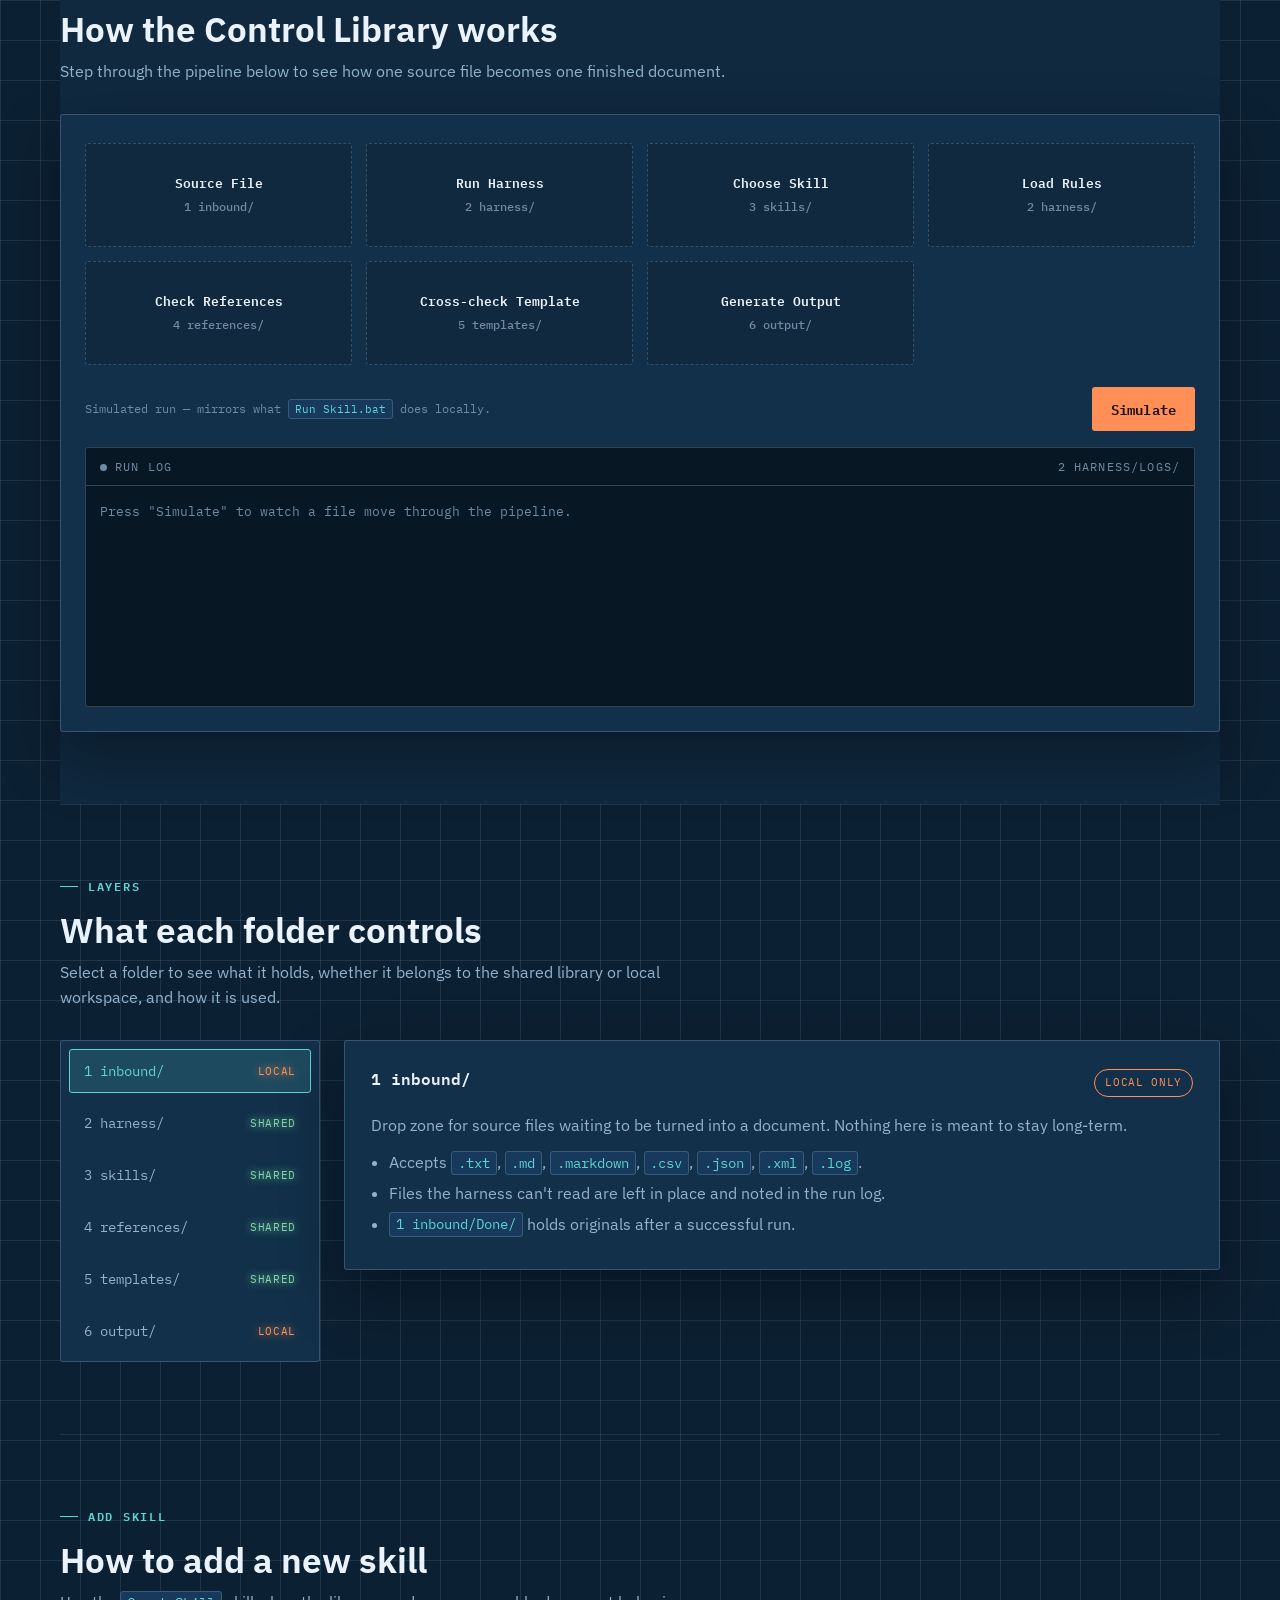
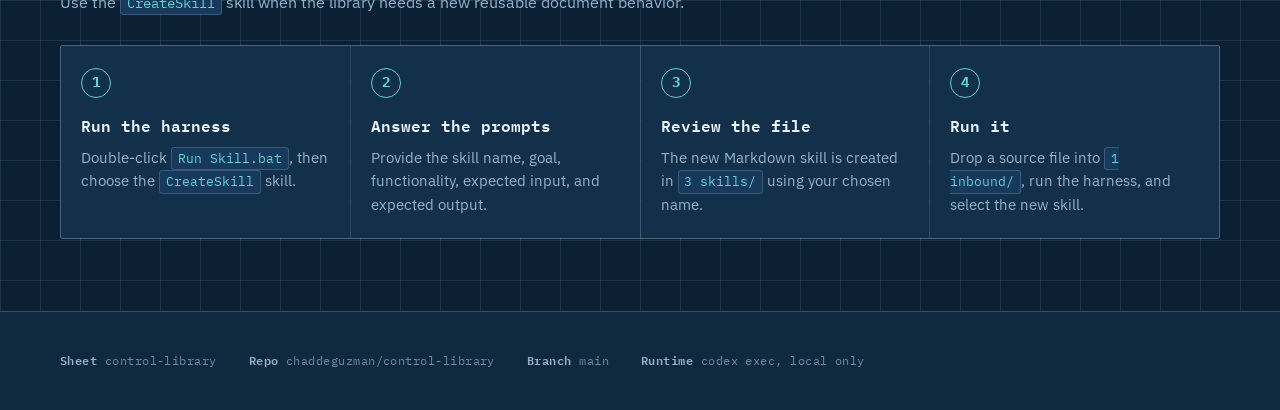
==== commit 9621d8a4: "Fix file naming inconsistency and update documentation for clarity" ====
--- a/index.html
+++ b/index.html
@@ -3,7 +3,7 @@
 <head>
     <meta charset="utf-8">
     <meta name="viewport" content="width=device-width, initial-scale=1">
-    <meta name="description" content="Control Library: a local Codex document workflow that turns source files into structured Markdown documents.">
+    <meta name="description" content="Control Library: a skill-agnostic AI documentation pipeline that turns source files into structured Markdown documents.">
     <meta property="og:type" content="website">
     <meta property="og:title" content="Control Library">
     <meta property="og:description" content="A skill-agnostic Codex document pipeline that turns raw source files into structured Markdown &mdash; entirely on your own machine.">
@@ -107,7 +107,7 @@
                 <p class="eyebrow">Quick Start</p>
                 <h2 id="quick-start-title">Run a document through the library</h2>
             </div>
-            <p class="prereq-note"><strong>Requires:</strong> Codex CLI, installed and authenticated locally &mdash; <code>Run Skill.bat</code> calls <code>codex exec</code> under the hood.</p>
+            <p class="prereq-note"><strong>Requires for document generation:</strong> Codex CLI, installed and authenticated locally &mdash; <code>CreateSkill</code> and <code>-DryRun</code> can run without it.</p>
             <div class="steps-grid">
                 <article class="step-card">
                     <span class="step-number">1</span>
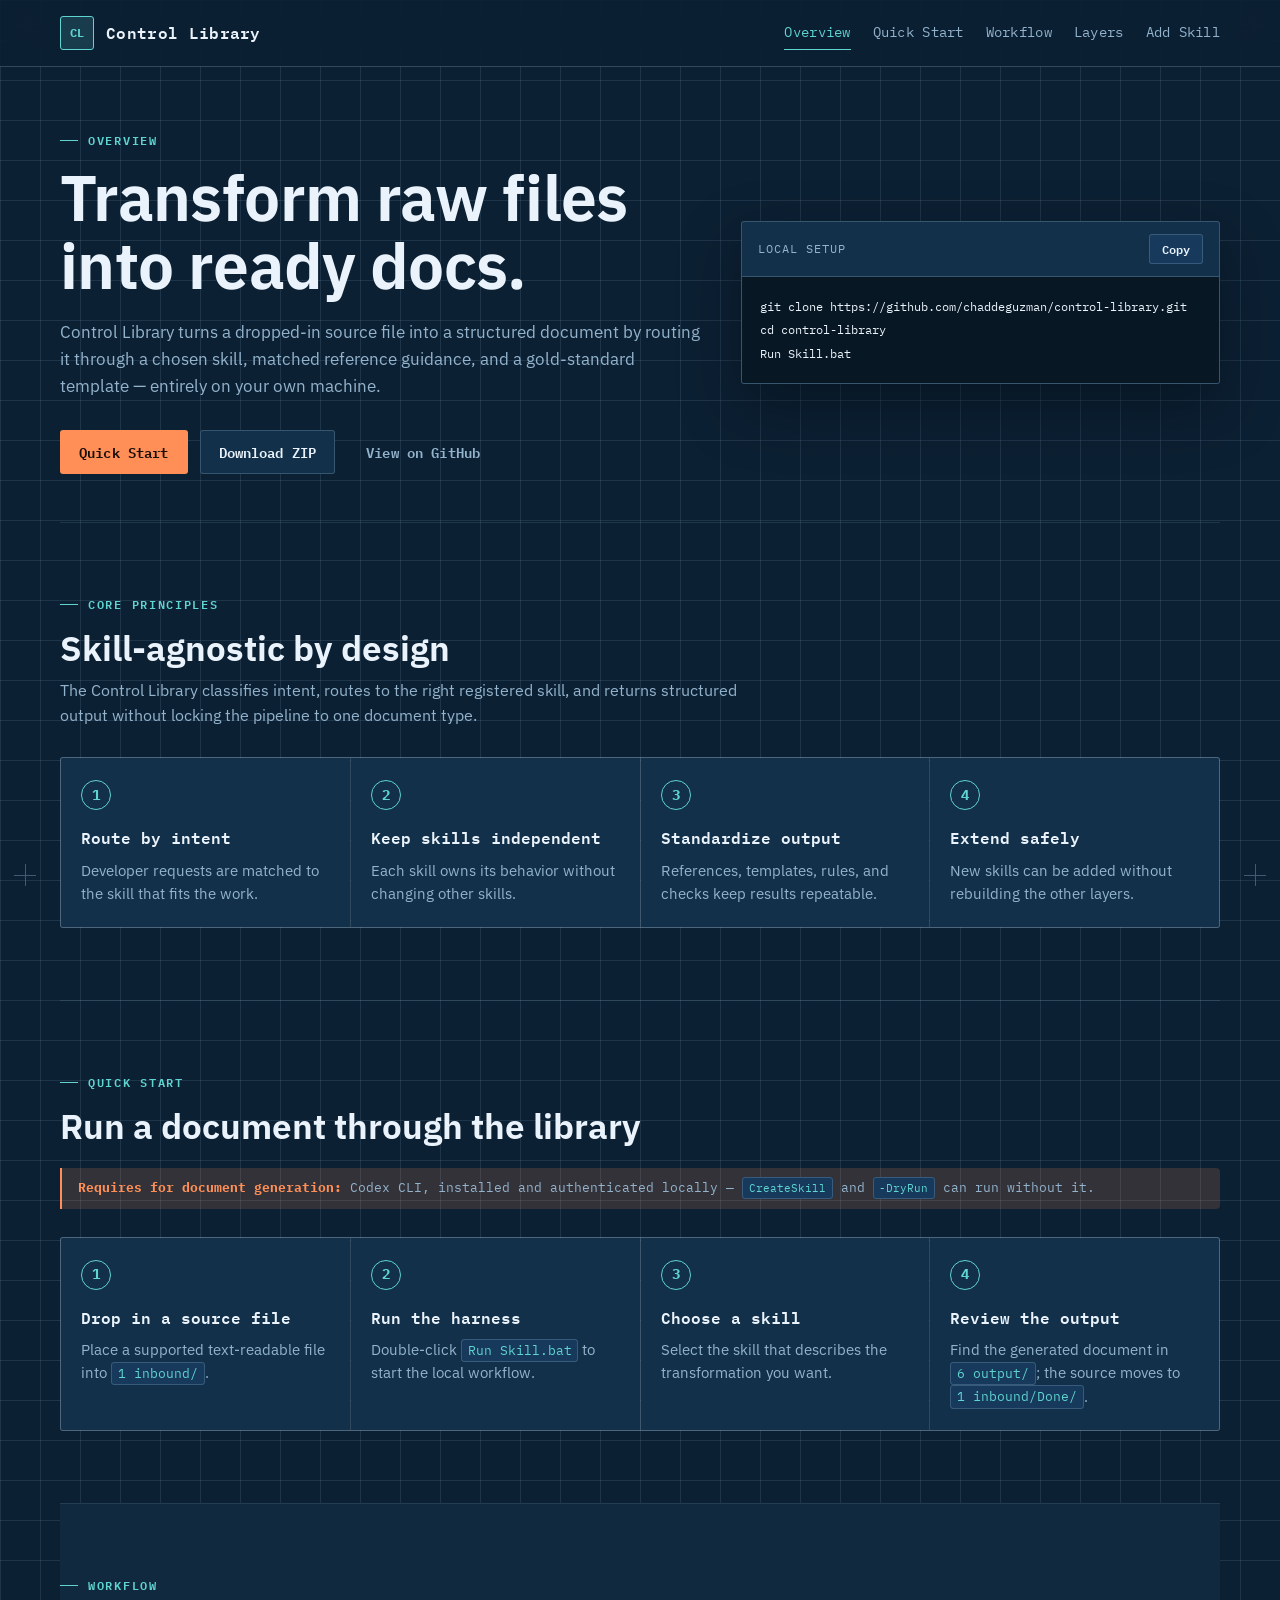
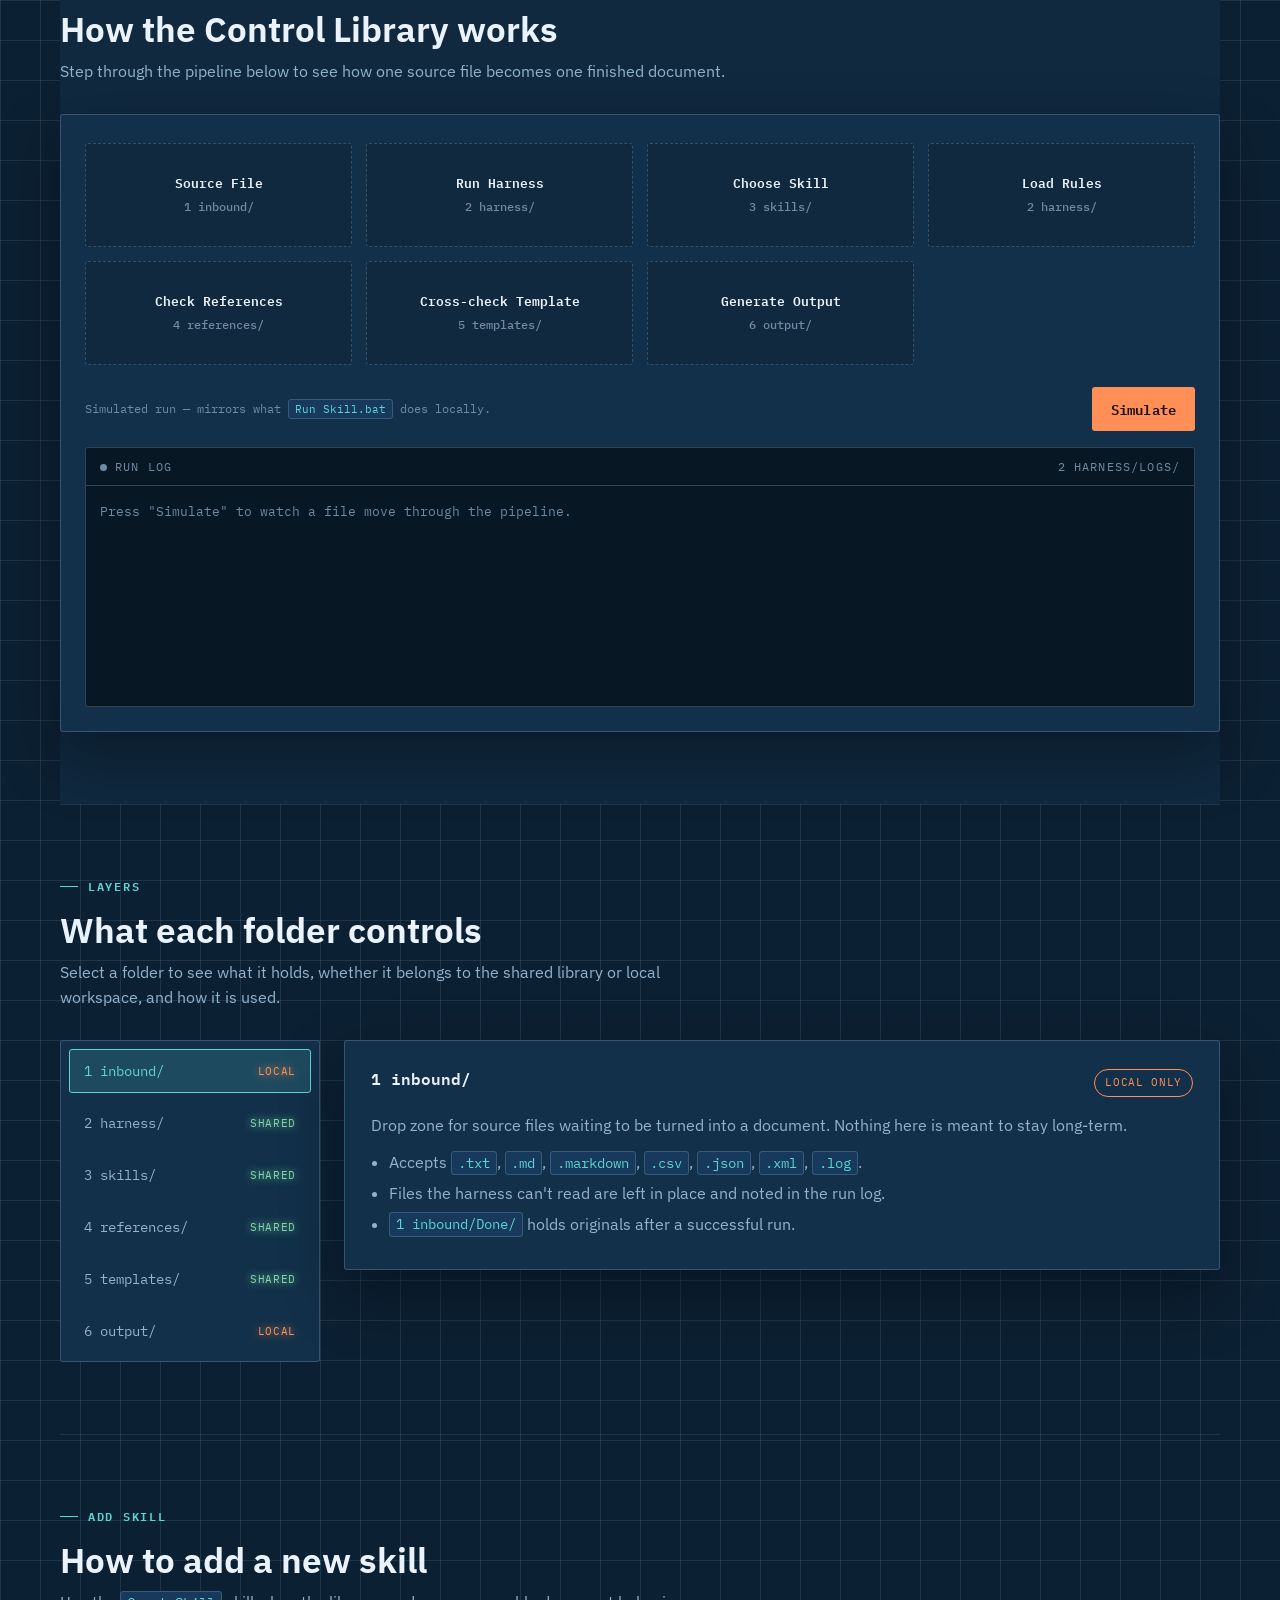
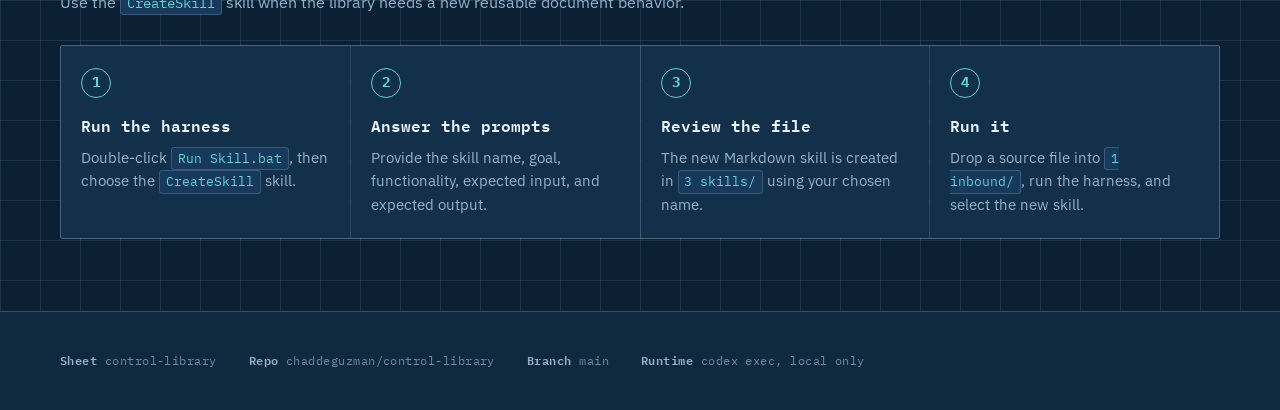
==== commit 7e15d6e0: "Add output format selection to skill pipeline - Introduced a new output format selection feature in " ====
--- a/index.html
+++ b/index.html
@@ -3,15 +3,15 @@
 <head>
     <meta charset="utf-8">
     <meta name="viewport" content="width=device-width, initial-scale=1">
-    <meta name="description" content="Control Library: a skill-agnostic AI documentation pipeline that turns source files into structured Markdown documents.">
+    <meta name="description" content="Control Library: a skill-agnostic AI documentation pipeline that turns source files into structured documents.">
     <meta property="og:type" content="website">
     <meta property="og:title" content="Control Library">
-    <meta property="og:description" content="A skill-agnostic Codex document pipeline that turns raw source files into structured Markdown &mdash; entirely on your own machine.">
+    <meta property="og:description" content="A skill-agnostic Codex document pipeline that turns raw source files into structured documents &mdash; entirely on your own machine.">
     <meta property="og:image" content="https://chaddeguzman.github.io/control-library/assets/og-image.png">
     <meta property="og:url" content="https://chaddeguzman.github.io/control-library/">
     <meta name="twitter:card" content="summary_large_image">
     <meta name="twitter:title" content="Control Library">
-    <meta name="twitter:description" content="A skill-agnostic Codex document pipeline that turns raw source files into structured Markdown &mdash; entirely on your own machine.">
+    <meta name="twitter:description" content="A skill-agnostic Codex document pipeline that turns raw source files into structured documents &mdash; entirely on your own machine.">
     <meta name="twitter:image" content="https://chaddeguzman.github.io/control-library/assets/og-image.png">
     <title>Control Library</title>
     <link rel="icon" type="image/svg+xml" href="assets/favicon.svg">
@@ -122,12 +122,12 @@
                 <article class="step-card">
                     <span class="step-number">3</span>
                     <h3>Choose a skill</h3>
-                    <p>Select the Markdown skill that describes the transformation you want.</p>
+                    <p>Select the skill that describes the transformation you want.</p>
                 </article>
                 <article class="step-card">
                     <span class="step-number">4</span>
                     <h3>Review the output</h3>
-                    <p>Find generated Markdown in <code>6&nbsp;output/</code>; the source moves to <code>1&nbsp;inbound/Done/</code>.</p>
+                    <p>Find the generated document in <code>6&nbsp;output/</code>; the source moves to <code>1&nbsp;inbound/Done/</code>.</p>
                 </article>
             </div>
         </section>
@@ -161,8 +161,17 @@
                     <button type="button" class="skill-choice-btn" data-skill="func">Functional Specs</button>
                     <button type="button" class="skill-choice-btn" data-skill="create">Create New Skill</button>
                 </div>
+                <div class="skill-choice format-choice" id="formatChoice" hidden aria-live="polite">
+                    <span>Choose Output</span>
+                    <button type="button" class="skill-choice-btn" data-format="md">Markdown .md</button>
+                    <button type="button" class="skill-choice-btn" data-format="doc">Word .doc</button>
+                </div>
                 <div class="selected-skill" id="selectedSkill" hidden aria-live="polite">
                     <span>Selected skill:</span>
+                    <strong>None</strong>
+                </div>
+                <div class="selected-skill selected-output" id="selectedOutput" hidden aria-live="polite">
+                    <span>Selected output:</span>
                     <strong>None</strong>
                 </div>
                 <div class="console">
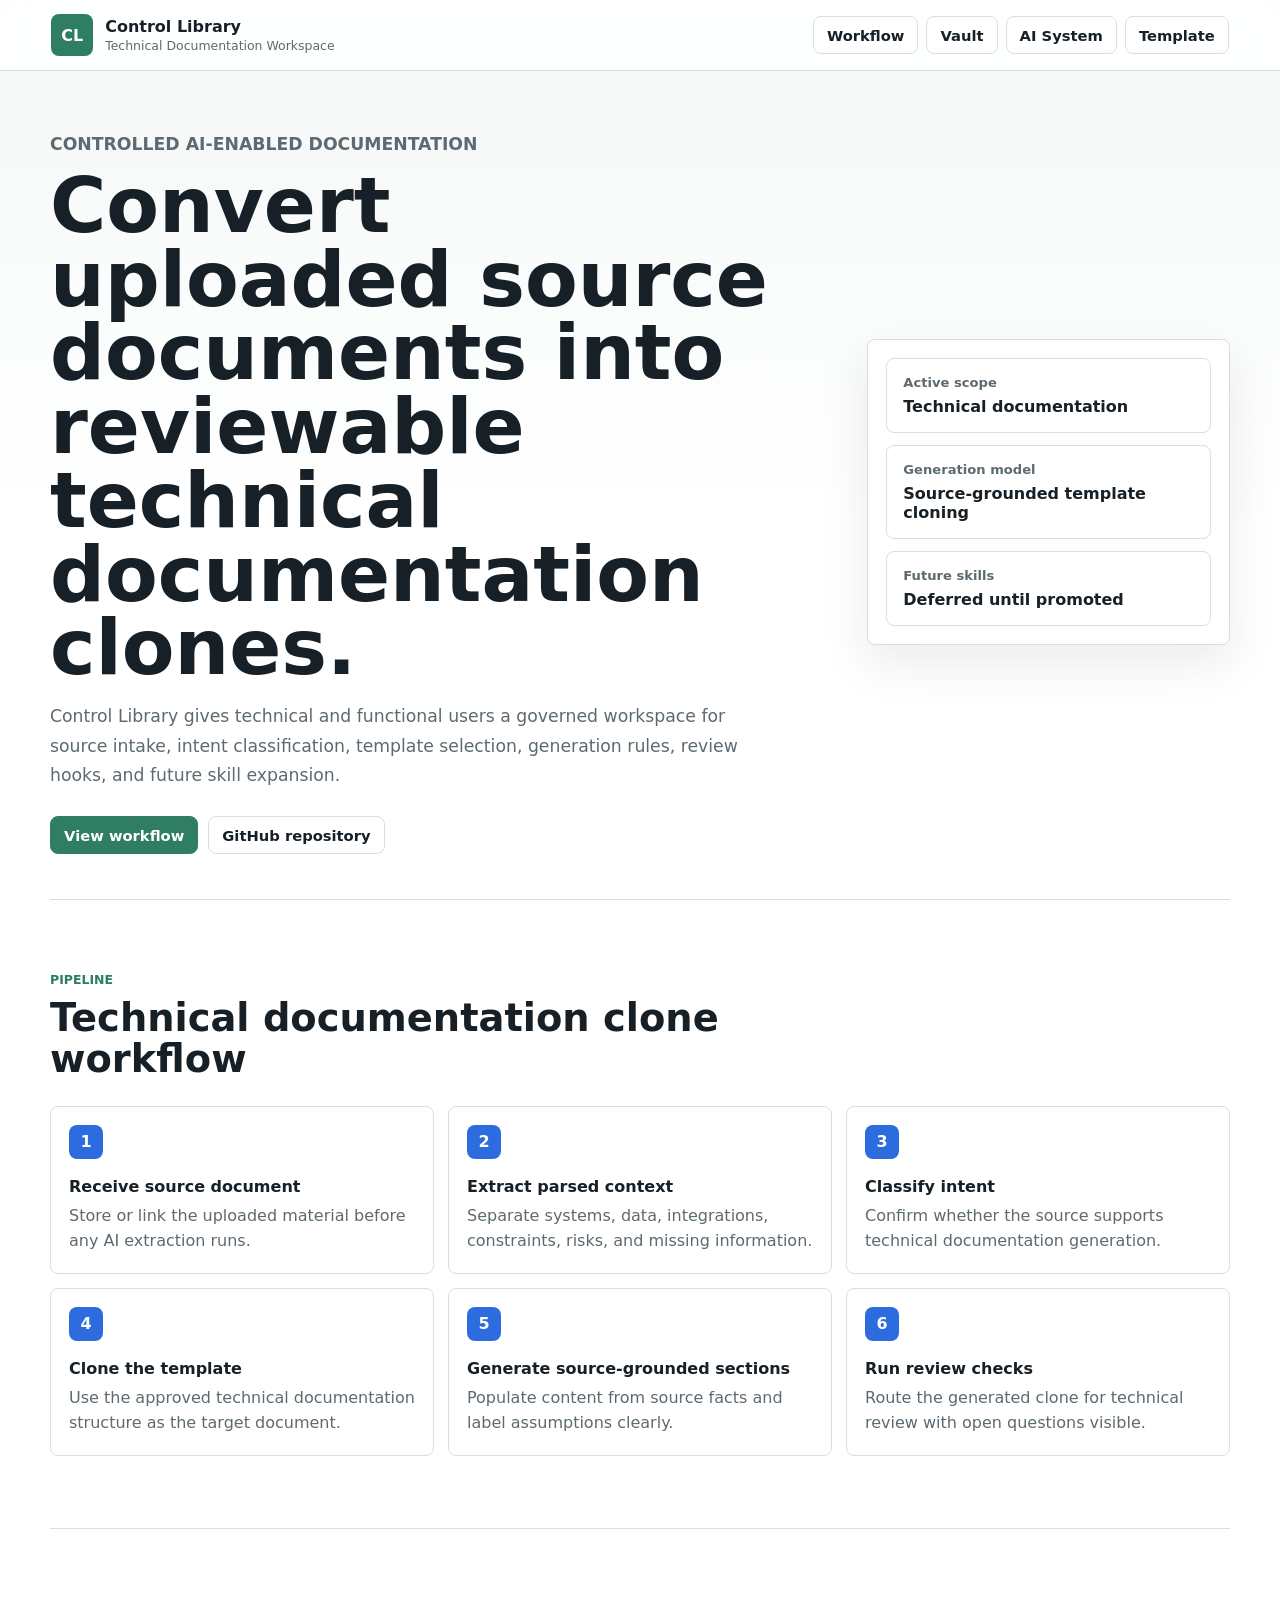
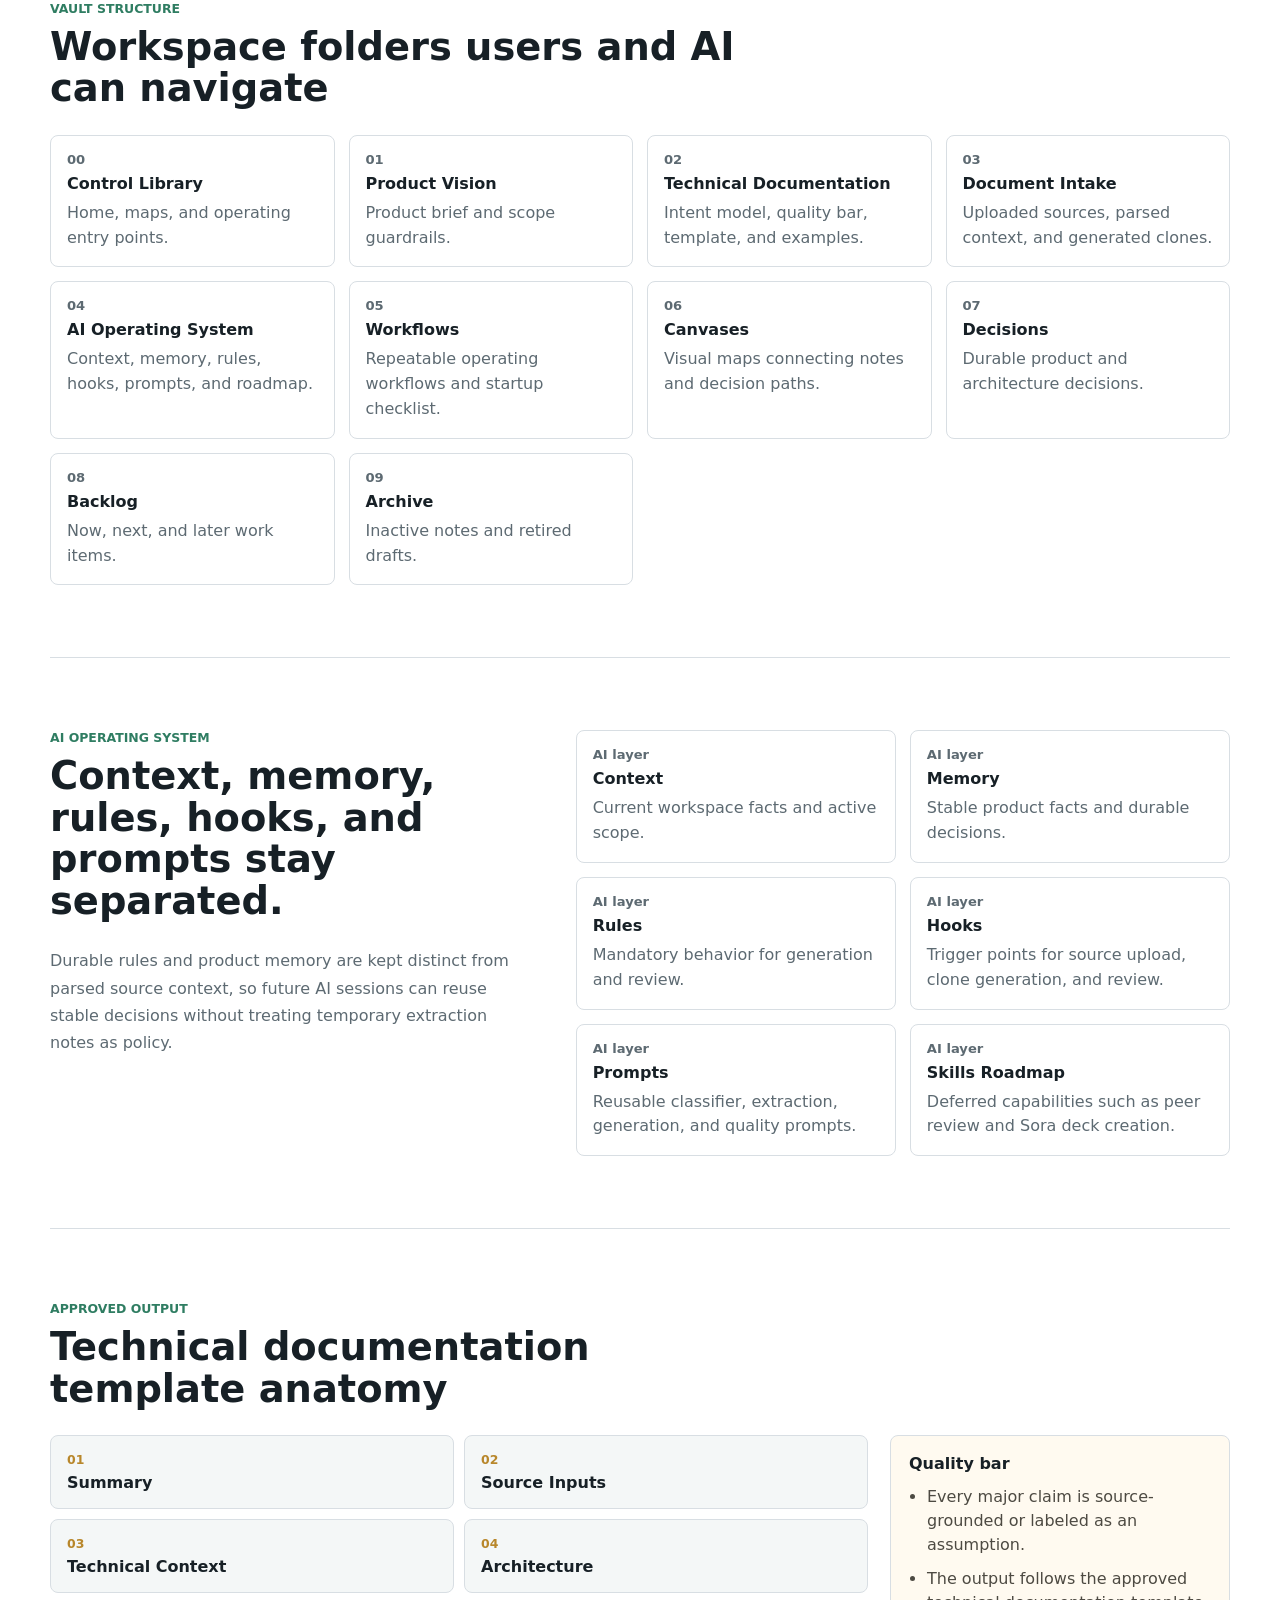
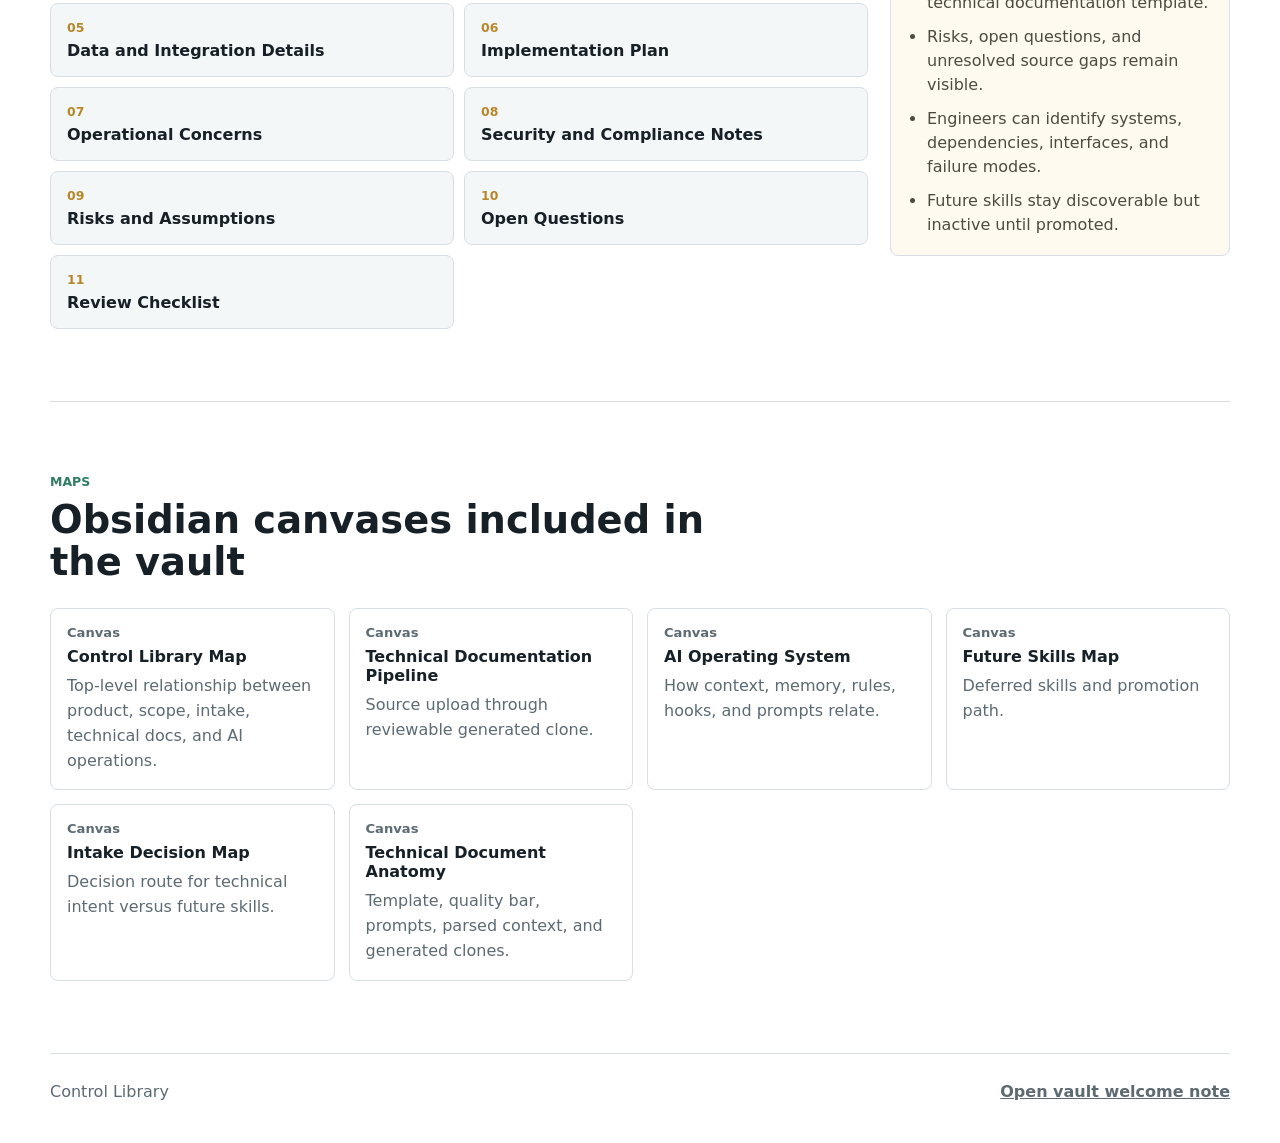
==== commit fd24536e: "Add Control Library vault site" ====
--- a/index.html
+++ b/index.html
@@ -1,268 +1,120 @@
 <!doctype html>
 <html lang="en">
-<head>
+  <head>
     <meta charset="utf-8">
     <meta name="viewport" content="width=device-width, initial-scale=1">
-    <meta name="description" content="Control Library: a skill-agnostic AI documentation pipeline that turns source files into structured documents.">
-    <meta property="og:type" content="website">
-    <meta property="og:title" content="Control Library">
-    <meta property="og:description" content="A skill-agnostic Codex document pipeline that turns raw source files into structured documents &mdash; entirely on your own machine.">
-    <meta property="og:image" content="https://chaddeguzman.github.io/control-library/assets/og-image.png">
-    <meta property="og:url" content="https://chaddeguzman.github.io/control-library/">
-    <meta name="twitter:card" content="summary_large_image">
-    <meta name="twitter:title" content="Control Library">
-    <meta name="twitter:description" content="A skill-agnostic Codex document pipeline that turns raw source files into structured documents &mdash; entirely on your own machine.">
-    <meta name="twitter:image" content="https://chaddeguzman.github.io/control-library/assets/og-image.png">
     <title>Control Library</title>
-    <link rel="icon" type="image/svg+xml" href="assets/favicon.svg">
-    <link rel="preconnect" href="https://fonts.googleapis.com">
-    <link rel="preconnect" href="https://fonts.gstatic.com" crossorigin>
-    <link href="https://fonts.googleapis.com/css2?family=IBM+Plex+Mono:wght@500;600;700&family=IBM+Plex+Sans:wght@400;500;650;700&display=swap" rel="stylesheet">
-    <link rel="stylesheet" href="assets/style.css">
-</head>
-<body>
-    <div class="crop-mark tl" aria-hidden="true"></div>
-    <div class="crop-mark tr" aria-hidden="true"></div>
-    <div class="crop-mark bl" aria-hidden="true"></div>
-    <div class="crop-mark br" aria-hidden="true"></div>
-
-    <header class="site-header">
-        <nav class="nav" aria-label="Primary navigation">
-            <a class="brand" href="#top" aria-label="Control Library home">
-                <span class="brand-mark" aria-hidden="true">CL</span>
-                <span>Control Library</span>
-            </a>
-            <button class="nav-toggle" type="button" aria-label="Toggle navigation" aria-expanded="false" aria-controls="primaryNav">
-                <span></span>
-            </button>
-            <div class="nav-actions" id="primaryNav">
-                <a href="#overview">Overview</a>
-                <a href="#docs">Quick Start</a>
-                <a href="#workflow">Workflow</a>
-                <a href="#library">Layers</a>
-                <a href="#add-skill">Add Skill</a>
-            </div>
-        </nav>
+    <meta
+      name="description"
+      content="Control Library is an AI-assisted workspace for converting uploaded source documents into controlled technical documentation clones."
+    >
+    <link rel="stylesheet" href="style.css">
+  </head>
+  <body>
+    <header class="topbar">
+      <a class="brand" href="#overview" aria-label="Control Library home">
+        <span class="brand-mark">CL</span>
+        <span>
+          <strong>Control Library</strong>
+          <small>Technical Documentation Workspace</small>
+        </span>
+      </a>
+      <nav class="nav" aria-label="Primary navigation">
+        <a href="#workflow">Workflow</a>
+        <a href="#vault">Vault</a>
+        <a href="#ai-system">AI System</a>
+        <a href="#template">Template</a>
+      </nav>
     </header>
 
-    <main id="top">
-        <section class="hero" id="overview">
-            <div class="hero-content">
-                <p class="eyebrow">Overview</p>
-                <h1>Transform raw files into ready docs.</h1>
-                <p class="hero-copy">
-                    Control Library turns a dropped-in source file into a structured document by routing it through
-                    a chosen skill, matched reference guidance, and a gold-standard template &mdash; entirely on your
-                    own machine.
-                </p>
-                <div class="hero-actions" id="install">
-                    <a class="primary-action" href="#docs">Quick Start</a>
-                    <a class="secondary-action" href="https://github.com/chaddeguzman/control-library/archive/refs/heads/main.zip" target="_blank" rel="noopener">Download ZIP</a>
-                    <a class="ghost-action" href="https://github.com/chaddeguzman/control-library" target="_blank" rel="noopener">View on GitHub</a>
-                </div>
-            </div>
-            <aside class="hero-panel" aria-label="Repository quick commands">
-                <div class="command-header">
-                    <span>Local setup</span>
-                    <button type="button" class="icon-button" data-copy-block="setup-code" aria-label="Copy setup commands">Copy</button>
-                </div>
-                <pre id="setup-code"><code>git clone https://github.com/chaddeguzman/control-library.git
-cd control-library
-Run Skill.bat</code></pre>
-            </aside>
-        </section>
+    <main>
+      <section id="overview" class="hero">
+        <div class="hero-copy">
+          <p class="eyebrow">Controlled AI-enabled documentation</p>
+          <h1>Convert uploaded source documents into reviewable technical documentation clones.</h1>
+          <p>
+            Control Library gives technical and functional users a governed workspace for source intake,
+            intent classification, template selection, generation rules, review hooks, and future skill expansion.
+          </p>
+          <div class="hero-actions">
+            <a class="button primary" href="#workflow">View workflow</a>
+            <a class="button" href="https://github.com/chaddeguzman/control-library">GitHub repository</a>
+          </div>
+        </div>
+        <aside class="status-panel" aria-label="Current status">
+          <div>
+            <span>Active scope</span>
+            <strong>Technical documentation</strong>
+          </div>
+          <div>
+            <span>Generation model</span>
+            <strong>Source-grounded template cloning</strong>
+          </div>
+          <div>
+            <span>Future skills</span>
+            <strong>Deferred until promoted</strong>
+          </div>
+        </aside>
+      </section>
 
-        <section class="section reveal" id="principles" aria-labelledby="principles-title">
-            <div class="section-heading">
-                <p class="eyebrow">Core Principles</p>
-                <h2 id="principles-title">Skill-agnostic by design</h2>
-                <p>The Control Library classifies intent, routes to the right registered skill, and returns structured output without locking the pipeline to one document type.</p>
-            </div>
-            <div class="steps-grid">
-                <article class="step-card">
-                    <span class="step-number">1</span>
-                    <h3>Route by intent</h3>
-                    <p>Developer requests are matched to the skill that fits the work.</p>
-                </article>
-                <article class="step-card">
-                    <span class="step-number">2</span>
-                    <h3>Keep skills independent</h3>
-                    <p>Each skill owns its behavior without changing other skills.</p>
-                </article>
-                <article class="step-card">
-                    <span class="step-number">3</span>
-                    <h3>Standardize output</h3>
-                    <p>References, templates, rules, and checks keep results repeatable.</p>
-                </article>
-                <article class="step-card">
-                    <span class="step-number">4</span>
-                    <h3>Extend safely</h3>
-                    <p>New skills can be added without rebuilding the other layers.</p>
-                </article>
-            </div>
-        </section>
+      <section id="workflow" class="section">
+        <div class="section-heading">
+          <p class="eyebrow">Pipeline</p>
+          <h2>Technical documentation clone workflow</h2>
+        </div>
+        <div class="workflow" id="workflowSteps"></div>
+      </section>
 
-        <section class="section reveal" id="docs" aria-labelledby="quick-start-title">
-            <div class="section-heading">
-                <p class="eyebrow">Quick Start</p>
-                <h2 id="quick-start-title">Run a document through the library</h2>
-            </div>
-            <p class="prereq-note"><strong>Requires for document generation:</strong> Codex CLI, installed and authenticated locally &mdash; <code>CreateSkill</code> and <code>-DryRun</code> can run without it.</p>
-            <div class="steps-grid">
-                <article class="step-card">
-                    <span class="step-number">1</span>
-                    <h3>Drop in a source file</h3>
-                    <p>Place a supported text-readable file into <code>1 inbound/</code>.</p>
-                </article>
-                <article class="step-card">
-                    <span class="step-number">2</span>
-                    <h3>Run the harness</h3>
-                    <p>Double-click <code>Run Skill.bat</code> to start the local workflow.</p>
-                </article>
-                <article class="step-card">
-                    <span class="step-number">3</span>
-                    <h3>Choose a skill</h3>
-                    <p>Select the skill that describes the transformation you want.</p>
-                </article>
-                <article class="step-card">
-                    <span class="step-number">4</span>
-                    <h3>Review the output</h3>
-                    <p>Find the generated document in <code>6&nbsp;output/</code>; the source moves to <code>1&nbsp;inbound/Done/</code>.</p>
-                </article>
-            </div>
-        </section>
+      <section id="vault" class="section">
+        <div class="section-heading">
+          <p class="eyebrow">Vault structure</p>
+          <h2>Workspace folders users and AI can navigate</h2>
+        </div>
+        <div class="folder-grid" id="folderGrid"></div>
+      </section>
 
-        <section class="section workflow-section reveal" id="workflow" aria-labelledby="workflow-title">
-            <div class="section-heading">
-                <p class="eyebrow">Workflow</p>
-                <h2 id="workflow-title">How the Control Library works</h2>
-                <p>Step through the pipeline below to see how one source file becomes one finished document.</p>
-            </div>
+      <section id="ai-system" class="section split">
+        <div>
+          <div class="section-heading">
+            <p class="eyebrow">AI operating system</p>
+            <h2>Context, memory, rules, hooks, and prompts stay separated.</h2>
+          </div>
+          <p class="section-copy">
+            Durable rules and product memory are kept distinct from parsed source context, so future AI sessions can
+            reuse stable decisions without treating temporary extraction notes as policy.
+          </p>
+        </div>
+        <div class="ai-list" id="aiList"></div>
+      </section>
 
-            <div class="pipeline-wrap">
-                <div class="pipeline" id="pipelineTrack" aria-label="Control Library pipeline diagram">
-                    <div class="flow-node" data-log="Reading source file from 1 inbound/">Source File<span>1 inbound/</span></div>
-                    <div class="flow-node" data-log="Launching 2 harness/run-inbound-skill.ps1">Run Harness<span>2 harness/</span></div>
-                    <div class="flow-node" data-step="choose-skill" data-log="Menu built from 3 skills/">Choose Skill<span>3 skills/</span></div>
-                    <div class="flow-node" data-log="Loading hard rules and validation checks">Load Rules<span>2 harness/</span></div>
-                    <div class="flow-node" data-log="Scanning 4 references/ for a topic match">Check References<span>4 references/</span></div>
-                    <div class="flow-node" data-step="template" data-log="Cross-checking 5 templates/ for selected skill">Cross-check Template<span>5 templates/</span></div>
-                    <div class="flow-node" data-skip-log="true">Generate Output<span>6 output/</span></div>
-                    <div class="pipeline-token" id="pipelineToken" aria-hidden="true"></div>
-                </div>
+      <section id="template" class="section">
+        <div class="section-heading">
+          <p class="eyebrow">Approved output</p>
+          <h2>Technical documentation template anatomy</h2>
+        </div>
+        <div class="template-layout">
+          <ol class="template-list" id="templateList"></ol>
+          <div class="review-panel">
+            <h3>Quality bar</h3>
+            <ul id="qualityList"></ul>
+          </div>
+        </div>
+      </section>
 
-                <div class="pipeline-controls">
-                    <p class="pipeline-hint">Simulated run &mdash; mirrors what <code>Run Skill.bat</code> does locally.</p>
-                    <button class="primary-action" type="button" id="runPipeline">Simulate</button>
-                </div>
-                <div class="skill-choice" id="skillChoice" hidden aria-live="polite">
-                    <span>Choose A Skill</span>
-                    <button type="button" class="skill-choice-btn" data-skill="tech">Technical Specs</button>
-                    <button type="button" class="skill-choice-btn" data-skill="func">Functional Specs</button>
-                    <button type="button" class="skill-choice-btn" data-skill="create">Create New Skill</button>
-                </div>
-                <div class="skill-choice format-choice" id="formatChoice" hidden aria-live="polite">
-                    <span>Choose Output</span>
-                    <button type="button" class="skill-choice-btn" data-format="md">Markdown .md</button>
-                    <button type="button" class="skill-choice-btn" data-format="doc">Word .doc</button>
-                </div>
-                <div class="selected-skill" id="selectedSkill" hidden aria-live="polite">
-                    <span>Selected skill:</span>
-                    <strong>None</strong>
-                </div>
-                <div class="selected-skill selected-output" id="selectedOutput" hidden aria-live="polite">
-                    <span>Selected output:</span>
-                    <strong>None</strong>
-                </div>
-                <div class="console">
-                    <div class="console-header">
-                        <span><span class="console-dot" id="consoleDot"></span>run log</span>
-                        <span>2 harness/logs/</span>
-                    </div>
-                    <pre class="console-output" id="consoleOutput"><span class="console-placeholder">Press "Simulate" to watch a file move through the pipeline.</span></pre>
-                </div>
-                <form class="create-skill-form" id="createSkillForm" hidden>
-                    <label for="createSkillAnswer" id="createSkillQuestion">Skill Name</label>
-                    <textarea id="createSkillAnswer" name="answer" rows="3" required placeholder="Type your answer here"></textarea>
-                </form>
-            </div>
-        </section>
-
-        <section class="section reveal" id="library" aria-labelledby="library-title">
-            <div class="section-heading">
-                <p class="eyebrow">Layers</p>
-                <h2 id="library-title">What each folder controls</h2>
-                <p>Select a folder to see what it holds, whether it belongs to the shared library or local workspace, and how it is used.</p>
-            </div>
-            <div class="library-layout">
-                <div class="library-tabs" aria-label="Control Library folders">
-                    <button class="tab-btn is-active" type="button" data-folder="inbound" aria-pressed="true">
-                        1 inbound/ <span class="tab-badge" style="color: var(--orange); text-shadow: 0 0 8px var(--orange);">local</span>
-                    </button>
-                    <button class="tab-btn" type="button" data-folder="harness" aria-pressed="false">
-                        2 harness/ <span class="tab-badge" style="color: var(--mint); text-shadow: 0 0 8px var(--mint);">shared</span>
-                    </button>
-                    <button class="tab-btn" type="button" data-folder="skills" aria-pressed="false">
-                        3 skills/ <span class="tab-badge" style="color: var(--mint); text-shadow: 0 0 8px var(--mint);">shared</span>
-                    </button>
-                    <button class="tab-btn" type="button" data-folder="references" aria-pressed="false">
-                        4 references/ <span class="tab-badge" style="color: var(--mint); text-shadow: 0 0 8px var(--mint);">shared</span>
-                    </button>
-                    <button class="tab-btn" type="button" data-folder="templates" aria-pressed="false">
-                        5 templates/ <span class="tab-badge" style="color: var(--mint); text-shadow: 0 0 8px var(--mint);">shared</span>
-                    </button>
-                    <button class="tab-btn" type="button" data-folder="output" aria-pressed="false">
-                        6 output/ <span class="tab-badge" style="color: var(--orange); text-shadow: 0 0 8px var(--orange);">local</span>
-                    </button>
-                </div>
-                <div class="library-panel" id="libraryPanel" aria-live="polite"></div>
-            </div>
-        </section>
-
-        <section class="section reveal" id="add-skill" aria-labelledby="add-skill-title">
-            <div class="section-heading">
-                <p class="eyebrow">Add Skill</p>
-                <h2 id="add-skill-title">How to add a new skill</h2>
-                <p>Use the <code>CreateSkill</code> skill when the library needs a new reusable document behavior.</p>
-            </div>
-            <div class="steps-grid">
-                <article class="step-card">
-                    <span class="step-number">1</span>
-                    <h3>Run the harness</h3>
-                    <p>Double-click <code>Run Skill.bat</code>, then choose the <code>CreateSkill</code> skill.</p>
-                </article>
-                <article class="step-card">
-                    <span class="step-number">2</span>
-                    <h3>Answer the prompts</h3>
-                    <p>Provide the skill name, goal, functionality, expected input, and expected output.</p>
-                </article>
-                <article class="step-card">
-                    <span class="step-number">3</span>
-                    <h3>Review the file</h3>
-                    <p>The new Markdown skill is created in <code>3 skills/</code> using your chosen name.</p>
-                </article>
-                <article class="step-card">
-                    <span class="step-number">4</span>
-                    <h3>Run it</h3>
-                    <p>Drop a source file into <code>1 inbound/</code>, run the harness, and select the new skill.</p>
-                </article>
-            </div>
-        </section>
+      <section class="section">
+        <div class="section-heading">
+          <p class="eyebrow">Maps</p>
+          <h2>Obsidian canvases included in the vault</h2>
+        </div>
+        <div class="canvas-grid" id="canvasGrid"></div>
+      </section>
     </main>
 
-    <footer class="site-footer">
-        <main>
-            <div class="title-block">
-                <span><strong>Sheet</strong> control-library</span>
-                <span><strong>Repo</strong> chaddeguzman/control-library</span>
-                <span><strong>Branch</strong> main</span>
-                <span><strong>Runtime</strong> codex exec, local only</span>
-            </div>
-        </main>
+    <footer class="footer">
+      <span>Control Library</span>
+      <a href="Welcome.md">Open vault welcome note</a>
     </footer>
 
-    <div class="toast" role="status" aria-live="polite" aria-atomic="true"></div>
-
-    <script src="assets/script.js"></script>
-</body>
+    <script src="script.js"></script>
+  </body>
 </html>
--- a/style.css
+++ b/style.css
@@ -0,0 +1,400 @@
+:root {
+  color-scheme: light;
+  --ink: #172026;
+  --muted: #5d6a72;
+  --line: #d8dee3;
+  --surface: #ffffff;
+  --surface-2: #f4f7f7;
+  --green: #2f7d62;
+  --gold: #b8872b;
+  --red: #b84a4a;
+  --blue: #2d6cdf;
+  --shadow: 0 18px 50px rgba(23, 32, 38, 0.09);
+}
+
+* {
+  box-sizing: border-box;
+}
+
+html {
+  scroll-behavior: smooth;
+}
+
+body {
+  margin: 0;
+  font-family: Inter, ui-sans-serif, system-ui, -apple-system, BlinkMacSystemFont, "Segoe UI", sans-serif;
+  color: var(--ink);
+  background:
+    linear-gradient(180deg, rgba(244, 247, 247, 0.95), rgba(255, 255, 255, 1) 520px),
+    #ffffff;
+}
+
+a {
+  color: inherit;
+}
+
+.topbar {
+  position: sticky;
+  top: 0;
+  z-index: 20;
+  display: flex;
+  align-items: center;
+  justify-content: space-between;
+  gap: 24px;
+  padding: 14px clamp(18px, 4vw, 54px);
+  background: rgba(255, 255, 255, 0.88);
+  border-bottom: 1px solid var(--line);
+  backdrop-filter: blur(14px);
+}
+
+.brand {
+  display: inline-flex;
+  align-items: center;
+  gap: 12px;
+  min-width: 220px;
+  text-decoration: none;
+}
+
+.brand-mark {
+  display: grid;
+  width: 42px;
+  height: 42px;
+  place-items: center;
+  color: #ffffff;
+  font-weight: 800;
+  background: var(--green);
+  border-radius: 8px;
+}
+
+.brand strong,
+.brand small {
+  display: block;
+}
+
+.brand small {
+  margin-top: 2px;
+  color: var(--muted);
+  font-size: 0.78rem;
+}
+
+.nav {
+  display: flex;
+  flex-wrap: wrap;
+  justify-content: flex-end;
+  gap: 8px;
+}
+
+.nav a,
+.button {
+  display: inline-flex;
+  align-items: center;
+  justify-content: center;
+  min-height: 38px;
+  padding: 9px 13px;
+  border: 1px solid var(--line);
+  border-radius: 8px;
+  color: var(--ink);
+  background: var(--surface);
+  text-decoration: none;
+  font-weight: 650;
+  font-size: 0.92rem;
+}
+
+.button.primary {
+  color: #ffffff;
+  border-color: var(--green);
+  background: var(--green);
+}
+
+main {
+  width: min(1180px, calc(100% - 36px));
+  margin: 0 auto;
+}
+
+.hero {
+  display: grid;
+  grid-template-columns: minmax(0, 1.35fr) minmax(280px, 0.65fr);
+  gap: clamp(24px, 5vw, 64px);
+  align-items: center;
+  min-height: calc(100vh - 72px);
+  padding: 56px 0 42px;
+}
+
+.hero h1 {
+  max-width: 860px;
+  margin: 0;
+  font-size: clamp(2.4rem, 6vw, 5.9rem);
+  line-height: 0.96;
+  letter-spacing: 0;
+}
+
+.hero p {
+  max-width: 720px;
+  color: var(--muted);
+  font-size: 1.08rem;
+  line-height: 1.7;
+}
+
+.eyebrow {
+  margin: 0 0 10px;
+  color: var(--green);
+  font-size: 0.78rem;
+  font-weight: 800;
+  letter-spacing: 0;
+  text-transform: uppercase;
+}
+
+.hero-actions {
+  display: flex;
+  flex-wrap: wrap;
+  gap: 10px;
+  margin-top: 26px;
+}
+
+.status-panel {
+  display: grid;
+  gap: 12px;
+  padding: 18px;
+  background: var(--surface);
+  border: 1px solid var(--line);
+  border-radius: 8px;
+  box-shadow: var(--shadow);
+}
+
+.status-panel div,
+.ai-item,
+.folder-card,
+.canvas-card,
+.review-panel {
+  border: 1px solid var(--line);
+  border-radius: 8px;
+  background: var(--surface);
+}
+
+.status-panel div {
+  padding: 16px;
+}
+
+.status-panel span,
+.folder-card span,
+.canvas-card span,
+.ai-item span {
+  display: block;
+  margin-bottom: 7px;
+  color: var(--muted);
+  font-size: 0.82rem;
+  font-weight: 700;
+}
+
+.section {
+  padding: 72px 0;
+  border-top: 1px solid var(--line);
+}
+
+.section-heading {
+  max-width: 720px;
+  margin-bottom: 26px;
+}
+
+.section-heading h2 {
+  margin: 0;
+  font-size: clamp(1.75rem, 3vw, 3rem);
+  line-height: 1.08;
+  letter-spacing: 0;
+}
+
+.section-copy {
+  max-width: 620px;
+  color: var(--muted);
+  line-height: 1.7;
+}
+
+.workflow {
+  display: grid;
+  grid-template-columns: repeat(3, minmax(0, 1fr));
+  gap: 14px;
+}
+
+.step {
+  position: relative;
+  min-height: 168px;
+  padding: 18px;
+  border: 1px solid var(--line);
+  border-radius: 8px;
+  background: var(--surface);
+}
+
+.step-number {
+  display: grid;
+  width: 34px;
+  height: 34px;
+  place-items: center;
+  margin-bottom: 18px;
+  border-radius: 8px;
+  color: #ffffff;
+  background: var(--blue);
+  font-weight: 800;
+}
+
+.step h3,
+.folder-card h3,
+.ai-item h3,
+.review-panel h3,
+.canvas-card h3 {
+  margin: 0 0 8px;
+  font-size: 1rem;
+}
+
+.step p,
+.folder-card p,
+.ai-item p,
+.canvas-card p {
+  margin: 0;
+  color: var(--muted);
+  line-height: 1.55;
+}
+
+.folder-grid,
+.canvas-grid {
+  display: grid;
+  grid-template-columns: repeat(4, minmax(0, 1fr));
+  gap: 14px;
+}
+
+.folder-card,
+.canvas-card,
+.ai-item {
+  padding: 16px;
+}
+
+.split {
+  display: grid;
+  grid-template-columns: minmax(0, 0.85fr) minmax(0, 1.15fr);
+  gap: 42px;
+  align-items: start;
+}
+
+.ai-list {
+  display: grid;
+  grid-template-columns: repeat(2, minmax(0, 1fr));
+  gap: 14px;
+}
+
+.template-layout {
+  display: grid;
+  grid-template-columns: minmax(0, 1fr) 340px;
+  gap: 22px;
+  align-items: start;
+}
+
+.template-list {
+  display: grid;
+  grid-template-columns: repeat(2, minmax(0, 1fr));
+  gap: 10px;
+  margin: 0;
+  padding: 0;
+  list-style: none;
+  counter-reset: template;
+}
+
+.template-list li {
+  counter-increment: template;
+  min-height: 64px;
+  padding: 16px;
+  border: 1px solid var(--line);
+  border-radius: 8px;
+  background: var(--surface-2);
+  font-weight: 750;
+}
+
+.template-list li::before {
+  content: counter(template, decimal-leading-zero);
+  display: block;
+  margin-bottom: 6px;
+  color: var(--gold);
+  font-size: 0.78rem;
+  font-weight: 850;
+}
+
+.review-panel {
+  padding: 18px;
+  background: #fffaf0;
+}
+
+.review-panel ul {
+  display: grid;
+  gap: 10px;
+  margin: 12px 0 0;
+  padding-left: 18px;
+  color: #4d4a42;
+  line-height: 1.5;
+}
+
+.footer {
+  display: flex;
+  justify-content: space-between;
+  gap: 16px;
+  width: min(1180px, calc(100% - 36px));
+  margin: 0 auto;
+  padding: 28px 0 42px;
+  border-top: 1px solid var(--line);
+  color: var(--muted);
+}
+
+.footer a {
+  font-weight: 750;
+}
+
+@media (max-width: 900px) {
+  .topbar,
+  .hero,
+  .split,
+  .template-layout {
+    grid-template-columns: 1fr;
+  }
+
+  .topbar {
+    display: grid;
+  }
+
+  .nav {
+    justify-content: flex-start;
+  }
+
+  .hero {
+    min-height: auto;
+  }
+
+  .workflow,
+  .folder-grid,
+  .canvas-grid,
+  .ai-list,
+  .template-list {
+    grid-template-columns: 1fr;
+  }
+}
+
+@media (max-width: 560px) {
+  main,
+  .footer {
+    width: min(100% - 24px, 1180px);
+  }
+
+  .topbar {
+    padding: 12px;
+  }
+
+  .brand {
+    min-width: 0;
+  }
+
+  .hero h1 {
+    font-size: 2.25rem;
+    line-height: 1.02;
+  }
+
+  .nav a,
+  .button {
+    width: 100%;
+  }
+}
